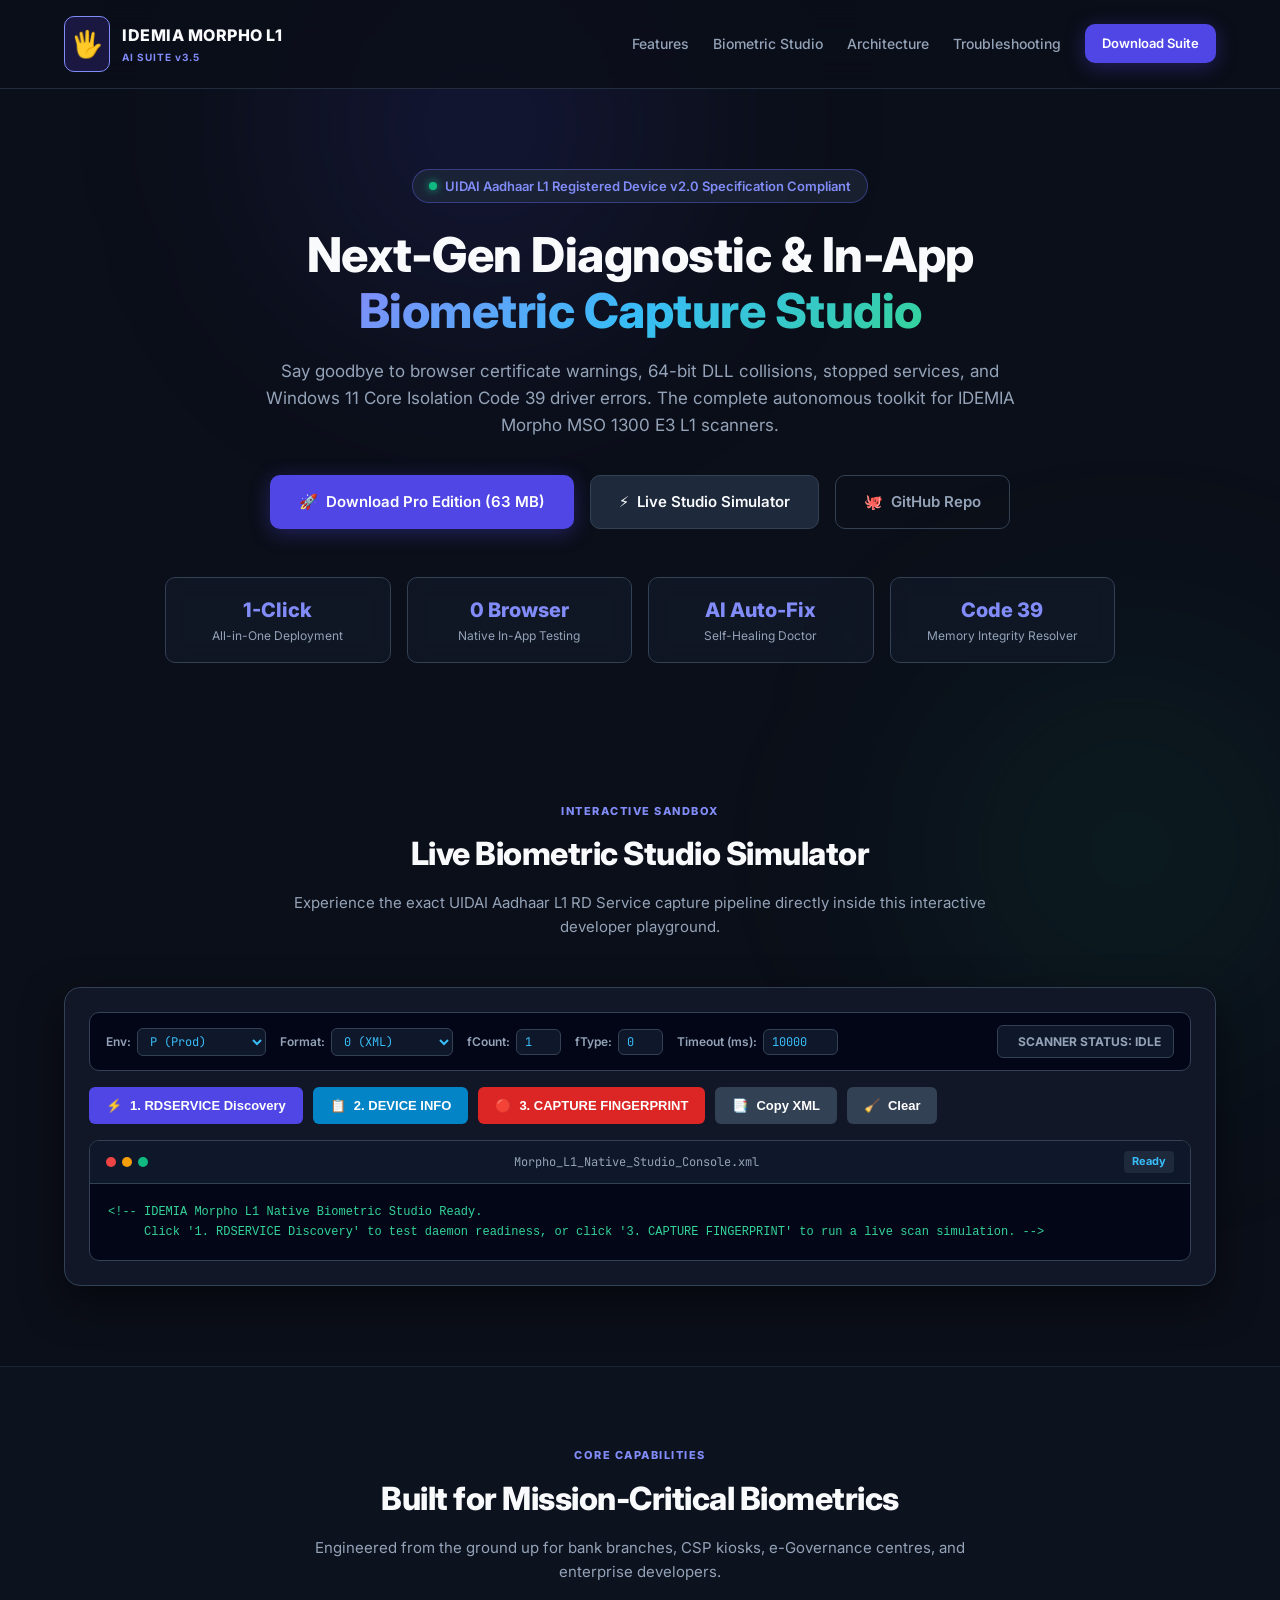
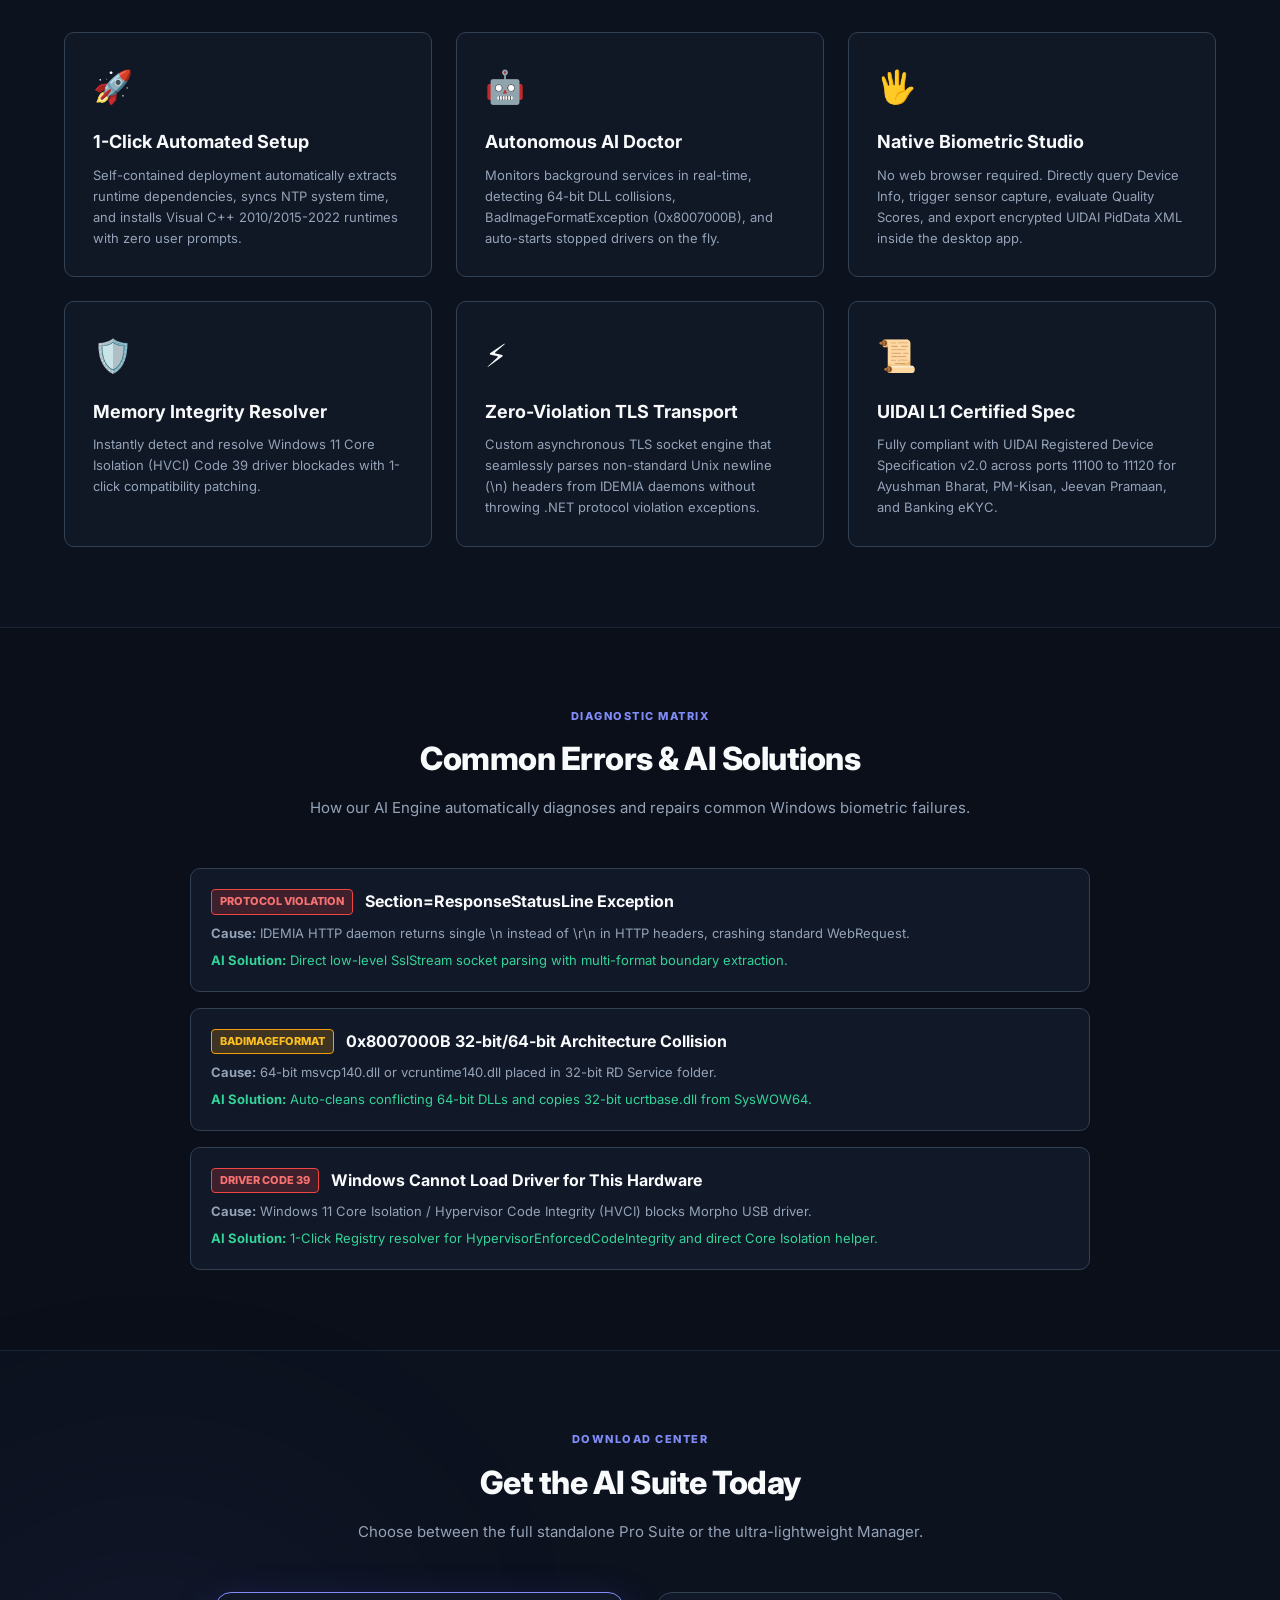
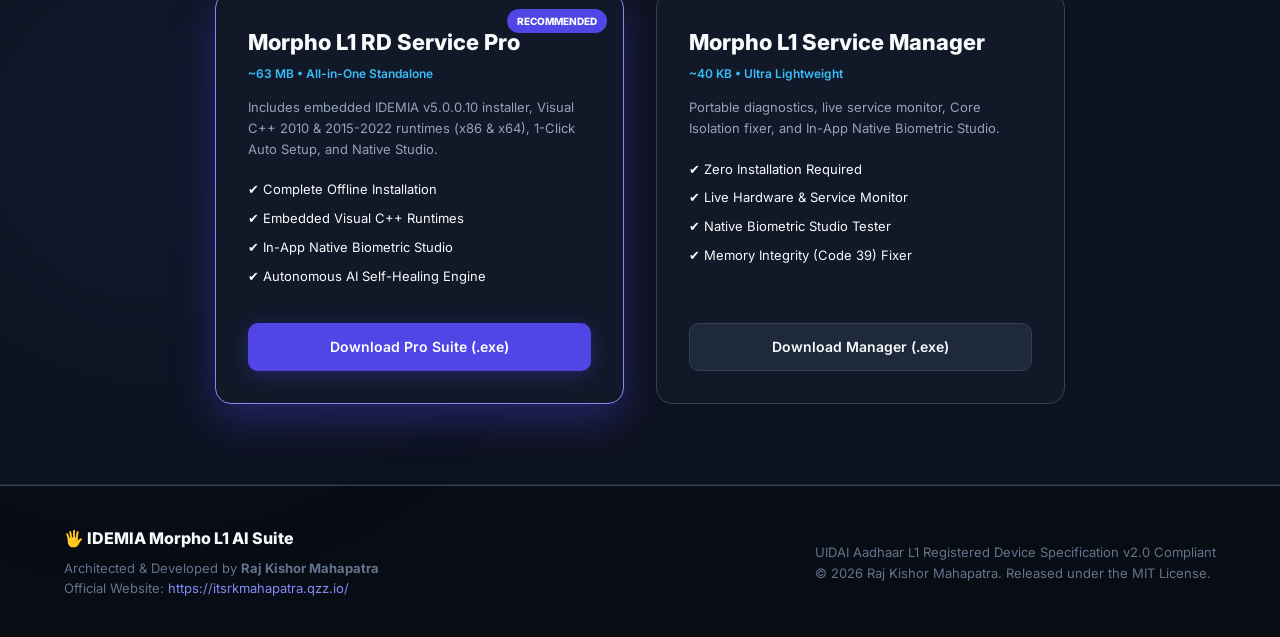
==== docs/index.html @ 0df2f4b3 "feat: complete IDEMIA Morpho L1 RD Service AI Suite with Native Biometric Studio, 1-click setup, doc" ====
<!DOCTYPE html>
<html lang="en">
<head>
  <meta charset="UTF-8">
  <meta name="viewport" content="width=device-width, initial-scale=1.0">
  <title>IDEMIA Morpho L1 RD Service AI Suite | Official Diagnostic & Biometric Capture Studio</title>
  
  <!-- SEO Meta Tags -->
  <meta name="description" content="Enterprise IDEMIA Morpho MSO 1300 E3 L1 RD Service management, autonomous AI self-healing doctor, Windows 11 memory integrity (Code 39) resolver, and in-app native biometric capture studio.">
  <meta name="keywords" content="IDEMIA, Morpho L1, RD Service, MSO 1300 E3, UIDAI Aadhaar, Biometric Studio, Memory Integrity Code 39, RDService HTTPS, Raj Kishor Mahapatra">
  <meta name="author" content="Raj Kishor Mahapatra">
  <meta name="robots" content="index, follow">
  <meta name="theme-color" content="#0B0F19">
  <link rel="canonical" href="https://itsrkmahapatra.github.io/Morpho-L1-RD-Service-AI-Suite/">

  <!-- Open Graph / Facebook / LinkedIn -->
  <meta property="og:type" content="website">
  <meta property="og:url" content="https://itsrkmahapatra.github.io/Morpho-L1-RD-Service-AI-Suite/">
  <meta property="og:title" content="IDEMIA Morpho L1 RD Service AI Suite — Enterprise Biometric Studio">
  <meta property="og:description" content="1-Click Installer, Autonomous AI Self-Healing Engine, Memory Integrity Code 39 Resolver, and Native In-App Biometric Studio for Morpho L1 Fingerprint Scanners.">
  <meta property="og:image" content="https://itsrkmahapatra.github.io/Morpho-L1-RD-Service-AI-Suite/assets/preview.png">

  <!-- Twitter Card -->
  <meta name="twitter:card" content="summary_large_image">
  <meta name="twitter:url" content="https://itsrkmahapatra.github.io/Morpho-L1-RD-Service-AI-Suite/">
  <meta name="twitter:title" content="IDEMIA Morpho L1 RD Service AI Suite">
  <meta name="twitter:description" content="Enterprise AI Diagnostic Suite & In-App Native Biometric Studio for IDEMIA Morpho L1 RD Service.">
  <meta name="twitter:image" content="https://itsrkmahapatra.github.io/Morpho-L1-RD-Service-AI-Suite/assets/preview.png">

  <!-- Schema.org JSON-LD Structured Data -->
  <script type="application/ld+json">
  {
    "@context": "https://schema.org",
    "@type": "SoftwareApplication",
    "name": "IDEMIA Morpho L1 RD Service AI Suite",
    "operatingSystem": "Windows 10, Windows 11",
    "applicationCategory": "UtilitiesApplication",
    "softwareVersion": "3.5.0.0",
    "description": "Enterprise Grade IDEMIA Morpho MSO 1300 E3 L1 RD Service Management, Autonomous AI Self-Healing Doctor, and In-App Native Biometric Studio.",
    "author": {
      "@type": "Person",
      "name": "Raj Kishor Mahapatra",
      "url": "https://itsrkmahapatra.qzz.io/"
    },
    "offers": {
      "@type": "Offer",
      "price": "0",
      "priceCurrency": "USD"
    }
  }
  </script>

  <!-- Google Fonts -->
  <link rel="preconnect" href="https://fonts.googleapis.com">
  <link rel="preconnect" href="https://fonts.gstatic.com" crossorigin>
  <link href="https://fonts.googleapis.com/css2?family=Inter:wght@300;400;500;600;700;800&family=JetBrains+Mono:wght@400;500;600&display=swap" rel="stylesheet">
  
  <link rel="stylesheet" href="style.css">
</head>
<body>

  <!-- Background Glowing Orbs -->
  <div class="glow-orb orb-1"></div>
  <div class="glow-orb orb-2"></div>
  <div class="glow-orb orb-3"></div>

  <!-- Navigation -->
  <header class="navbar">
    <div class="container nav-content">
      <div class="brand">
        <span class="brand-icon">🖐️</span>
        <div class="brand-text">
          <span class="brand-title">IDEMIA MORPHO L1</span>
          <span class="brand-subtitle">AI SUITE v3.5</span>
        </div>
      </div>
      <nav class="nav-links">
        <a href="#features">Features</a>
        <a href="#simulator">Biometric Studio</a>
        <a href="#architecture">Architecture</a>
        <a href="#troubleshooting">Troubleshooting</a>
        <a href="#downloads" class="btn btn-primary btn-sm">Download Suite</a>
      </nav>
    </div>
  </header>

  <!-- Hero Section -->
  <section class="hero">
    <div class="container hero-content">
      <div class="badge-pill">
        <span class="pulse-dot"></span>
        <span>UIDAI Aadhaar L1 Registered Device v2.0 Specification Compliant</span>
      </div>
      <h1 class="hero-title">
        Next-Gen Diagnostic & In-App <br>
        <span class="gradient-text">Biometric Capture Studio</span>
      </h1>
      <p class="hero-desc">
        Say goodbye to browser certificate warnings, 64-bit DLL collisions, stopped services, and Windows 11 Core Isolation Code 39 driver errors. The complete autonomous toolkit for IDEMIA Morpho MSO 1300 E3 L1 scanners.
      </p>

      <div class="hero-actions">
        <a href="#downloads" class="btn btn-primary btn-lg">
          <span>🚀</span> Download Pro Edition (63 MB)
        </a>
        <a href="#simulator" class="btn btn-secondary btn-lg">
          <span>⚡</span> Live Studio Simulator
        </a>
        <a href="https://github.com/itsrkmahapatra" target="_blank" rel="noopener noreferrer" class="btn btn-ghost btn-lg">
          <span>🐙</span> GitHub Repo
        </a>
      </div>

      <!-- Quick Metrics -->
      <div class="metrics-grid">
        <div class="metric-card">
          <div class="metric-value">1-Click</div>
          <div class="metric-label">All-in-One Deployment</div>
        </div>
        <div class="metric-card">
          <div class="metric-value">0 Browser</div>
          <div class="metric-label">Native In-App Testing</div>
        </div>
        <div class="metric-card">
          <div class="metric-value">AI Auto-Fix</div>
          <div class="metric-label">Self-Healing Doctor</div>
        </div>
        <div class="metric-card">
          <div class="metric-value">Code 39</div>
          <div class="metric-label">Memory Integrity Resolver</div>
        </div>
      </div>
    </div>
  </section>

  <!-- Live Biometric Studio Simulator Section -->
  <section id="simulator" class="section">
    <div class="container">
      <div class="section-header">
        <span class="section-badge">INTERACTIVE SANDBOX</span>
        <h2 class="section-title">Live Biometric Studio Simulator</h2>
        <p class="section-desc">Experience the exact UIDAI Aadhaar L1 RD Service capture pipeline directly inside this interactive developer playground.</p>
      </div>

      <div class="studio-card">
        <!-- Studio Top Toolbar -->
        <div class="studio-toolbar">
          <div class="studio-inputs">
            <div class="input-group">
              <label>Env:</label>
              <select id="simEnv">
                <option value="P" selected>P (Prod)</option>
                <option value="PP">PP (Pre-Prod)</option>
              </select>
            </div>
            <div class="input-group">
              <label>Format:</label>
              <select id="simFormat">
                <option value="0" selected>0 (XML)</option>
                <option value="1">1 (Protobuf)</option>
              </select>
            </div>
            <div class="input-group">
              <label>fCount:</label>
              <input type="text" id="simFCount" value="1" style="width: 45px;">
            </div>
            <div class="input-group">
              <label>fType:</label>
              <input type="text" id="simFType" value="0" style="width: 45px;">
            </div>
            <div class="input-group">
              <label>Timeout (ms):</label>
              <input type="text" id="simTimeout" value="10000" style="width: 75px;">
            </div>
          </div>
          <div class="studio-status-pill" id="simStatusPill">
            <span class="status-indicator"></span>
            <span id="simStatusText">SCANNER STATUS: IDLE</span>
          </div>
        </div>

        <!-- Studio Action Buttons -->
        <div class="studio-actions">
          <button class="btn btn-action btn-indigo" id="btnSimRd">
            <span>⚡</span> 1. RDSERVICE Discovery
          </button>
          <button class="btn btn-action btn-blue" id="btnSimDev">
            <span>📋</span> 2. DEVICE INFO
          </button>
          <button class="btn btn-action btn-red" id="btnSimCap">
            <span>🔴</span> 3. CAPTURE FINGERPRINT
          </button>
          <button class="btn btn-action btn-dark" id="btnCopyXml">
            <span>📑</span> Copy XML
          </button>
          <button class="btn btn-action btn-dark" id="btnClearXml">
            <span>🧹</span> Clear
          </button>
        </div>

        <!-- Terminal Output Viewer -->
        <div class="studio-terminal">
          <div class="terminal-header">
            <div class="terminal-dots">
              <span></span><span></span><span></span>
            </div>
            <span class="terminal-title">Morpho_L1_Native_Studio_Console.xml</span>
            <span class="terminal-badge" id="simScoreBadge">Ready</span>
          </div>
          <pre class="terminal-body" id="simXmlOutput"><code>&lt;!-- IDEMIA Morpho L1 Native Biometric Studio Ready.
     Click '1. RDSERVICE Discovery' to test daemon readiness, or click '3. CAPTURE FINGERPRINT' to run a live scan simulation. --&gt;</code></pre>
        </div>
      </div>
    </div>
  </section>

  <!-- Features Grid -->
  <section id="features" class="section bg-alt">
    <div class="container">
      <div class="section-header">
        <span class="section-badge">CORE CAPABILITIES</span>
        <h2 class="section-title">Built for Mission-Critical Biometrics</h2>
        <p class="section-desc">Engineered from the ground up for bank branches, CSP kiosks, e-Governance centres, and enterprise developers.</p>
      </div>

      <div class="features-grid">
        <div class="feature-card">
          <div class="feature-icon">🚀</div>
          <h3 class="feature-title">1-Click Automated Setup</h3>
          <p class="feature-text">Self-contained deployment automatically extracts runtime dependencies, syncs NTP system time, and installs Visual C++ 2010/2015-2022 runtimes with zero user prompts.</p>
        </div>

        <div class="feature-card">
          <div class="feature-icon">🤖</div>
          <h3 class="feature-title">Autonomous AI Doctor</h3>
          <p class="feature-text">Monitors background services in real-time, detecting 64-bit DLL collisions, BadImageFormatException (0x8007000B), and auto-starts stopped drivers on the fly.</p>
        </div>

        <div class="feature-card">
          <div class="feature-icon">🖐️</div>
          <h3 class="feature-title">Native Biometric Studio</h3>
          <p class="feature-text">No web browser required. Directly query Device Info, trigger sensor capture, evaluate Quality Scores, and export encrypted UIDAI PidData XML inside the desktop app.</p>
        </div>

        <div class="feature-card">
          <div class="feature-icon">🛡️</div>
          <h3 class="feature-title">Memory Integrity Resolver</h3>
          <p class="feature-text">Instantly detect and resolve Windows 11 Core Isolation (HVCI) Code 39 driver blockades with 1-click compatibility patching.</p>
        </div>

        <div class="feature-card">
          <div class="feature-icon">⚡</div>
          <h3 class="feature-title">Zero-Violation TLS Transport</h3>
          <p class="feature-text">Custom asynchronous TLS socket engine that seamlessly parses non-standard Unix newline (\n) headers from IDEMIA daemons without throwing .NET protocol violation exceptions.</p>
        </div>

        <div class="feature-card">
          <div class="feature-icon">📜</div>
          <h3 class="feature-title">UIDAI L1 Certified Spec</h3>
          <p class="feature-text">Fully compliant with UIDAI Registered Device Specification v2.0 across ports 11100 to 11120 for Ayushman Bharat, PM-Kisan, Jeevan Pramaan, and Banking eKYC.</p>
        </div>
      </div>
    </div>
  </section>

  <!-- Troubleshooting Matrix -->
  <section id="troubleshooting" class="section">
    <div class="container">
      <div class="section-header">
        <span class="section-badge">DIAGNOSTIC MATRIX</span>
        <h2 class="section-title">Common Errors & AI Solutions</h2>
        <p class="section-desc">How our AI Engine automatically diagnoses and repairs common Windows biometric failures.</p>
      </div>

      <div class="matrix-list">
        <div class="matrix-item">
          <div class="matrix-header">
            <span class="matrix-tag error">Protocol Violation</span>
            <h4>Section=ResponseStatusLine Exception</h4>
          </div>
          <p class="matrix-desc"><strong>Cause:</strong> IDEMIA HTTP daemon returns single \n instead of \r\n in HTTP headers, crashing standard WebRequest.</p>
          <p class="matrix-fix"><strong>AI Solution:</strong> Direct low-level SslStream socket parsing with multi-format boundary extraction.</p>
        </div>

        <div class="matrix-item">
          <div class="matrix-header">
            <span class="matrix-tag warning">BadImageFormat</span>
            <h4>0x8007000B 32-bit/64-bit Architecture Collision</h4>
          </div>
          <p class="matrix-desc"><strong>Cause:</strong> 64-bit msvcp140.dll or vcruntime140.dll placed in 32-bit RD Service folder.</p>
          <p class="matrix-fix"><strong>AI Solution:</strong> Auto-cleans conflicting 64-bit DLLs and copies 32-bit ucrtbase.dll from SysWOW64.</p>
        </div>

        <div class="matrix-item">
          <div class="matrix-header">
            <span class="matrix-tag error">Driver Code 39</span>
            <h4>Windows Cannot Load Driver for This Hardware</h4>
          </div>
          <p class="matrix-desc"><strong>Cause:</strong> Windows 11 Core Isolation / Hypervisor Code Integrity (HVCI) blocks Morpho USB driver.</p>
          <p class="matrix-fix"><strong>AI Solution:</strong> 1-Click Registry resolver for HypervisorEnforcedCodeIntegrity and direct Core Isolation helper.</p>
        </div>
      </div>
    </div>
  </section>

  <!-- Download Center -->
  <section id="downloads" class="section bg-alt">
    <div class="container">
      <div class="section-header">
        <span class="section-badge">DOWNLOAD CENTER</span>
        <h2 class="section-title">Get the AI Suite Today</h2>
        <p class="section-desc">Choose between the full standalone Pro Suite or the ultra-lightweight Manager.</p>
      </div>

      <div class="download-grid">
        <div class="download-card featured">
          <div class="card-badge">RECOMMENDED</div>
          <h3 class="card-title">Morpho L1 RD Service Pro</h3>
          <div class="card-size">~63 MB • All-in-One Standalone</div>
          <p class="card-desc">Includes embedded IDEMIA v5.0.0.10 installer, Visual C++ 2010 & 2015-2022 runtimes (x86 & x64), 1-Click Auto Setup, and Native Studio.</p>
          <ul class="card-features">
            <li>✔ Complete Offline Installation</li>
            <li>✔ Embedded Visual C++ Runtimes</li>
            <li>✔ In-App Native Biometric Studio</li>
            <li>✔ Autonomous AI Self-Healing Engine</li>
          </ul>
          <a href="https://github.com/itsrkmahapatra" class="btn btn-primary btn-block">Download Pro Suite (.exe)</a>
        </div>

        <div class="download-card">
          <h3 class="card-title">Morpho L1 Service Manager</h3>
          <div class="card-size">~40 KB • Ultra Lightweight</div>
          <p class="card-desc">Portable diagnostics, live service monitor, Core Isolation fixer, and In-App Native Biometric Studio.</p>
          <ul class="card-features">
            <li>✔ Zero Installation Required</li>
            <li>✔ Live Hardware & Service Monitor</li>
            <li>✔ Native Biometric Studio Tester</li>
            <li>✔ Memory Integrity (Code 39) Fixer</li>
          </ul>
          <a href="https://github.com/itsrkmahapatra" class="btn btn-secondary btn-block">Download Manager (.exe)</a>
        </div>
      </div>
    </div>
  </section>

  <!-- Footer -->
  <footer class="footer">
    <div class="container footer-content">
      <div class="footer-left">
        <span class="footer-logo">🖐️ IDEMIA Morpho L1 AI Suite</span>
        <p>Architected & Developed by <strong>Raj Kishor Mahapatra</strong></p>
        <p>Official Website: <a href="https://itsrkmahapatra.qzz.io/" target="_blank" rel="noopener noreferrer">https://itsrkmahapatra.qzz.io/</a></p>
      </div>
      <div class="footer-right">
        <p>UIDAI Aadhaar L1 Registered Device Specification v2.0 Compliant</p>
        <p>© 2026 Raj Kishor Mahapatra. Released under the MIT License.</p>
      </div>
    </div>
  </footer>

  <script src="app.js"></script>
</body>
</html>
---- docs/style.css ----
/* -------------------------------------------------------------
   IDEMIA Morpho L1 RD Service AI Suite - Modern Design System
   Lead Architect: Raj Kishor Mahapatra (https://itsrkmahapatra.qzz.io/)
------------------------------------------------------------- */

:root {
  --bg-dark: #0B0F19;
  --bg-card: #111827;
  --bg-card-alt: #1E293B;
  --bg-input: #020617;
  
  --text-main: #F8FAFC;
  --text-muted: #94A3B8;
  --text-dim: #64748B;
  
  --indigo-primary: #4F46E5;
  --indigo-hover: #4338CA;
  --indigo-light: #818CF8;
  --indigo-glow: rgba(79, 70, 229, 0.35);
  
  --emerald: #10B981;
  --emerald-glow: rgba(16, 185, 129, 0.25);
  --amber: #F59E0B;
  --red: #EF4444;
  --blue: #0284C7;
  
  --border-color: #334155;
  --border-glow: rgba(99, 102, 241, 0.4);
  
  --radius-sm: 6px;
  --radius-md: 10px;
  --radius-lg: 16px;
  --radius-full: 9999px;
  
  --font-sans: 'Inter', system-ui, -apple-system, sans-serif;
  --font-mono: 'JetBrains Mono', Consolas, monospace;
}

* {
  margin: 0;
  padding: 0;
  box-sizing: border-box;
}

html {
  scroll-behavior: smooth;
  font-family: var(--font-sans);
  background-color: var(--bg-dark);
  color: var(--text-main);
  line-height: 1.6;
}

body {
  overflow-x: hidden;
  position: relative;
  min-height: 100vh;
}

.container {
  width: 100%;
  max-width: 1200px;
  margin: 0 auto;
  padding: 0 24px;
}

/* Glowing Background Orbs */
.glow-orb {
  position: absolute;
  border-radius: 50%;
  filter: blur(120px);
  pointer-events: none;
  z-index: 0;
}

.orb-1 {
  width: 450px;
  height: 450px;
  background: radial-gradient(circle, rgba(79, 70, 229, 0.3) 0%, transparent 70%);
  top: -100px;
  left: 20%;
}

.orb-2 {
  width: 500px;
  height: 500px;
  background: radial-gradient(circle, rgba(16, 185, 129, 0.15) 0%, transparent 70%);
  top: 600px;
  right: -100px;
}

.orb-3 {
  width: 600px;
  height: 600px;
  background: radial-gradient(circle, rgba(99, 102, 241, 0.18) 0%, transparent 70%);
  bottom: 200px;
  left: -150px;
}

/* Navigation Bar */
.navbar {
  position: sticky;
  top: 0;
  z-index: 100;
  backdrop-filter: blur(16px);
  -webkit-backdrop-filter: blur(16px);
  background: rgba(11, 15, 25, 0.85);
  border-bottom: 1px solid rgba(51, 65, 85, 0.6);
  padding: 16px 0;
}

.nav-content {
  display: flex;
  justify-content: space-between;
  align-items: center;
}

.brand {
  display: flex;
  align-items: center;
  gap: 12px;
}

.brand-icon {
  font-size: 26px;
  padding: 6px;
  background: rgba(30, 27, 75, 0.8);
  border: 1px solid var(--indigo-light);
  border-radius: var(--radius-md);
}

.brand-text {
  display: flex;
  flex-direction: column;
}

.brand-title {
  font-size: 16px;
  font-weight: 800;
  letter-spacing: 0.5px;
  color: var(--text-main);
}

.brand-subtitle {
  font-size: 10px;
  font-weight: 700;
  color: var(--indigo-light);
  letter-spacing: 1px;
}

.nav-links {
  display: flex;
  align-items: center;
  gap: 24px;
}

.nav-links a:not(.btn) {
  color: var(--text-muted);
  text-decoration: none;
  font-size: 14px;
  font-weight: 500;
  transition: color 0.2s ease;
}

.nav-links a:not(.btn):hover {
  color: var(--text-main);
}

/* Buttons */
.btn {
  display: inline-flex;
  align-items: center;
  justify-content: center;
  gap: 8px;
  padding: 12px 24px;
  font-size: 14px;
  font-weight: 600;
  border-radius: var(--radius-md);
  text-decoration: none;
  cursor: pointer;
  transition: all 0.2s ease;
  border: 1px solid transparent;
}

.btn-sm {
  padding: 8px 16px;
  font-size: 13px;
}

.btn-lg {
  padding: 14px 28px;
  font-size: 15px;
}

.btn-block {
  width: 100%;
}

.btn-primary {
  background: var(--indigo-primary);
  color: #FFFFFF;
  box-shadow: 0 4px 20px var(--indigo-glow);
}

.btn-primary:hover {
  background: var(--indigo-hover);
  transform: translateY(-2px);
  box-shadow: 0 6px 24px rgba(79, 70, 229, 0.5);
}

.btn-secondary {
  background: var(--bg-card-alt);
  color: var(--text-main);
  border-color: var(--border-color);
}

.btn-secondary:hover {
  background: #334155;
  transform: translateY(-2px);
}

.btn-ghost {
  background: transparent;
  color: var(--text-muted);
  border-color: var(--border-color);
}

.btn-ghost:hover {
  color: var(--text-main);
  background: rgba(255, 255, 255, 0.05);
}

.btn-indigo { background: var(--indigo-primary); color: #fff; }
.btn-indigo:hover { background: var(--indigo-hover); }
.btn-blue { background: var(--blue); color: #fff; }
.btn-blue:hover { background: #0369a1; }
.btn-red { background: #DC2626; color: #fff; }
.btn-red:hover { background: #B91C1C; }
.btn-dark { background: #334155; color: #fff; }
.btn-dark:hover { background: #475569; }

/* Hero Section */
.hero {
  position: relative;
  z-index: 1;
  padding: 80px 0 60px;
  text-align: center;
}

.badge-pill {
  display: inline-flex;
  align-items: center;
  gap: 8px;
  background: rgba(30, 41, 59, 0.7);
  border: 1px solid rgba(99, 102, 241, 0.4);
  padding: 6px 16px;
  border-radius: var(--radius-full);
  font-size: 13px;
  font-weight: 600;
  color: var(--indigo-light);
  margin-bottom: 24px;
}

.pulse-dot {
  width: 8px;
  height: 8px;
  background: var(--emerald);
  border-radius: 50%;
  box-shadow: 0 0 8px var(--emerald);
  animation: pulse 2s infinite;
}

@keyframes pulse {
  0% { transform: scale(0.95); opacity: 0.8; }
  50% { transform: scale(1.3); opacity: 1; }
  100% { transform: scale(0.95); opacity: 0.8; }
}

.hero-title {
  font-size: 48px;
  font-weight: 800;
  line-height: 1.15;
  margin-bottom: 20px;
  letter-spacing: -0.5px;
}

.gradient-text {
  background: linear-gradient(135deg, #818CF8 0%, #38BDF8 50%, #34D399 100%);
  -webkit-background-clip: text;
  -webkit-text-fill-color: transparent;
}

.hero-desc {
  max-width: 750px;
  margin: 0 auto 36px;
  font-size: 17px;
  color: var(--text-muted);
  line-height: 1.6;
}

.hero-actions {
  display: flex;
  justify-content: center;
  gap: 16px;
  flex-wrap: wrap;
  margin-bottom: 48px;
}

.metrics-grid {
  display: grid;
  grid-template-columns: repeat(4, 1fr);
  gap: 16px;
  max-width: 950px;
  margin: 0 auto;
}

.metric-card {
  background: rgba(17, 24, 39, 0.8);
  border: 1px solid var(--border-color);
  padding: 16px;
  border-radius: var(--radius-md);
  backdrop-filter: blur(10px);
}

.metric-value {
  font-size: 20px;
  font-weight: 800;
  color: var(--indigo-light);
}

.metric-label {
  font-size: 12px;
  color: var(--text-muted);
}

/* Sections */
.section {
  position: relative;
  z-index: 1;
  padding: 80px 0;
}

.bg-alt {
  background: rgba(15, 23, 42, 0.4);
  border-top: 1px solid rgba(51, 65, 85, 0.4);
  border-bottom: 1px solid rgba(51, 65, 85, 0.4);
}

.section-header {
  text-align: center;
  max-width: 700px;
  margin: 0 auto 48px;
}

.section-badge {
  font-size: 11px;
  font-weight: 800;
  letter-spacing: 1.5px;
  color: var(--indigo-light);
  text-transform: uppercase;
  margin-bottom: 8px;
  display: block;
}

.section-title {
  font-size: 32px;
  font-weight: 800;
  margin-bottom: 12px;
  letter-spacing: -0.5px;
}

.section-desc {
  font-size: 15px;
  color: var(--text-muted);
}

/* Biometric Studio Simulator */
.studio-card {
  background: rgba(17, 24, 39, 0.95);
  border: 1px solid var(--border-color);
  border-radius: var(--radius-lg);
  padding: 24px;
  box-shadow: 0 16px 40px rgba(0, 0, 0, 0.5);
}

.studio-toolbar {
  display: flex;
  justify-content: space-between;
  align-items: center;
  background: var(--bg-input);
  border: 1px solid var(--border-color);
  border-radius: var(--radius-md);
  padding: 12px 16px;
  margin-bottom: 16px;
  flex-wrap: wrap;
  gap: 12px;
}

.studio-inputs {
  display: flex;
  align-items: center;
  gap: 14px;
  flex-wrap: wrap;
}

.input-group {
  display: flex;
  align-items: center;
  gap: 6px;
}

.input-group label {
  font-size: 12px;
  font-weight: 600;
  color: var(--text-muted);
}

.input-group select,
.input-group input {
  background: #0F172A;
  border: 1px solid var(--border-color);
  color: #38BDF8;
  padding: 4px 8px;
  border-radius: var(--radius-sm);
  font-family: var(--font-mono);
  font-size: 12px;
}

.studio-status-pill {
  display: flex;
  align-items: center;
  gap: 8px;
  font-size: 12px;
  font-weight: 700;
  color: var(--text-muted);
  background: #0F172A;
  padding: 6px 12px;
  border-radius: var(--radius-sm);
  border: 1px solid var(--border-color);
}

.studio-actions {
  display: flex;
  gap: 10px;
  flex-wrap: wrap;
  margin-bottom: 16px;
}

.btn-action {
  padding: 10px 16px;
  font-size: 13px;
  font-weight: 600;
  border-radius: var(--radius-sm);
}

/* Studio Terminal */
.studio-terminal {
  background: var(--bg-input);
  border: 1px solid var(--border-color);
  border-radius: var(--radius-md);
  overflow: hidden;
}

.terminal-header {
  display: flex;
  justify-content: space-between;
  align-items: center;
  background: #0F172A;
  border-bottom: 1px solid var(--border-color);
  padding: 10px 16px;
}

.terminal-dots {
  display: flex;
  gap: 6px;
}

.terminal-dots span {
  width: 10px;
  height: 10px;
  border-radius: 50%;
  background: #334155;
}

.terminal-dots span:nth-child(1) { background: #EF4444; }
.terminal-dots span:nth-child(2) { background: #F59E0B; }
.terminal-dots span:nth-child(3) { background: #10B981; }

.terminal-title {
  font-family: var(--font-mono);
  font-size: 12px;
  color: var(--text-muted);
}

.terminal-badge {
  font-size: 11px;
  font-weight: 700;
  padding: 2px 8px;
  border-radius: 4px;
  background: #1E293B;
  color: #38BDF8;
}

.terminal-body {
  padding: 18px;
  max-height: 380px;
  overflow-y: auto;
  font-family: var(--font-mono);
  font-size: 12px;
  color: #34D399;
  line-height: 1.6;
  white-space: pre-wrap;
  word-break: break-all;
}

/* Features Grid */
.features-grid {
  display: grid;
  grid-template-columns: repeat(3, 1fr);
  gap: 24px;
}

.feature-card {
  background: rgba(17, 24, 39, 0.8);
  border: 1px solid var(--border-color);
  border-radius: var(--radius-md);
  padding: 28px;
  transition: all 0.2s ease;
}

.feature-card:hover {
  transform: translateY(-4px);
  border-color: var(--indigo-light);
  box-shadow: 0 12px 30px rgba(0, 0, 0, 0.4);
}

.feature-icon {
  font-size: 32px;
  margin-bottom: 16px;
}

.feature-title {
  font-size: 18px;
  font-weight: 700;
  margin-bottom: 8px;
}

.feature-text {
  font-size: 13px;
  color: var(--text-muted);
  line-height: 1.6;
}

/* Matrix List */
.matrix-list {
  display: flex;
  flex-direction: column;
  gap: 16px;
  max-width: 900px;
  margin: 0 auto;
}

.matrix-item {
  background: var(--bg-card);
  border: 1px solid var(--border-color);
  border-radius: var(--radius-md);
  padding: 20px;
}

.matrix-header {
  display: flex;
  align-items: center;
  gap: 12px;
  margin-bottom: 8px;
}

.matrix-tag {
  font-size: 11px;
  font-weight: 800;
  text-transform: uppercase;
  padding: 3px 8px;
  border-radius: 4px;
}

.matrix-tag.error { background: rgba(239, 68, 68, 0.2); color: #F87171; border: 1px solid #EF4444; }
.matrix-tag.warning { background: rgba(245, 158, 11, 0.2); color: #FBBF24; border: 1px solid #F59E0B; }

.matrix-desc {
  font-size: 13px;
  color: var(--text-muted);
  margin-bottom: 6px;
}

.matrix-fix {
  font-size: 13px;
  color: #34D399;
}

/* Download Grid */
.download-grid {
  display: grid;
  grid-template-columns: repeat(2, 1fr);
  gap: 32px;
  max-width: 850px;
  margin: 0 auto;
}

.download-card {
  background: var(--bg-card);
  border: 1px solid var(--border-color);
  border-radius: var(--radius-lg);
  padding: 32px;
  position: relative;
  display: flex;
  flex-direction: column;
}

.download-card.featured {
  border-color: var(--indigo-light);
  box-shadow: 0 16px 40px var(--indigo-glow);
}

.card-badge {
  position: absolute;
  top: 16px;
  right: 16px;
  background: var(--indigo-primary);
  color: #fff;
  font-size: 10px;
  font-weight: 800;
  padding: 4px 10px;
  border-radius: var(--radius-full);
}

.card-title {
  font-size: 22px;
  font-weight: 800;
  margin-bottom: 4px;
}

.card-size {
  font-size: 12px;
  font-weight: 600;
  color: #38BDF8;
  margin-bottom: 14px;
}

.card-desc {
  font-size: 13px;
  color: var(--text-muted);
  margin-bottom: 20px;
}

.card-features {
  list-style: none;
  margin-bottom: 28px;
  flex-grow: 1;
}

.card-features li {
  font-size: 13px;
  color: var(--text-main);
  margin-bottom: 8px;
}

/* Footer */
.footer {
  background: #080C14;
  border-top: 1px solid var(--border-color);
  padding: 40px 0;
  font-size: 13px;
  color: var(--text-dim);
}

.footer-content {
  display: flex;
  justify-content: space-between;
  align-items: center;
  flex-wrap: wrap;
  gap: 20px;
}

.footer-logo {
  font-size: 16px;
  font-weight: 800;
  color: var(--text-main);
  display: block;
  margin-bottom: 6px;
}

.footer a {
  color: var(--indigo-light);
  text-decoration: none;
}

.footer a:hover {
  text-decoration: underline;
}

/* Responsive */
@media (max-width: 900px) {
  .hero-title { font-size: 34px; }
  .features-grid { grid-template-columns: 1fr; }
  .download-grid { grid-template-columns: 1fr; }
  .metrics-grid { grid-template-columns: repeat(2, 1fr); }
  .nav-links { display: none; }
}
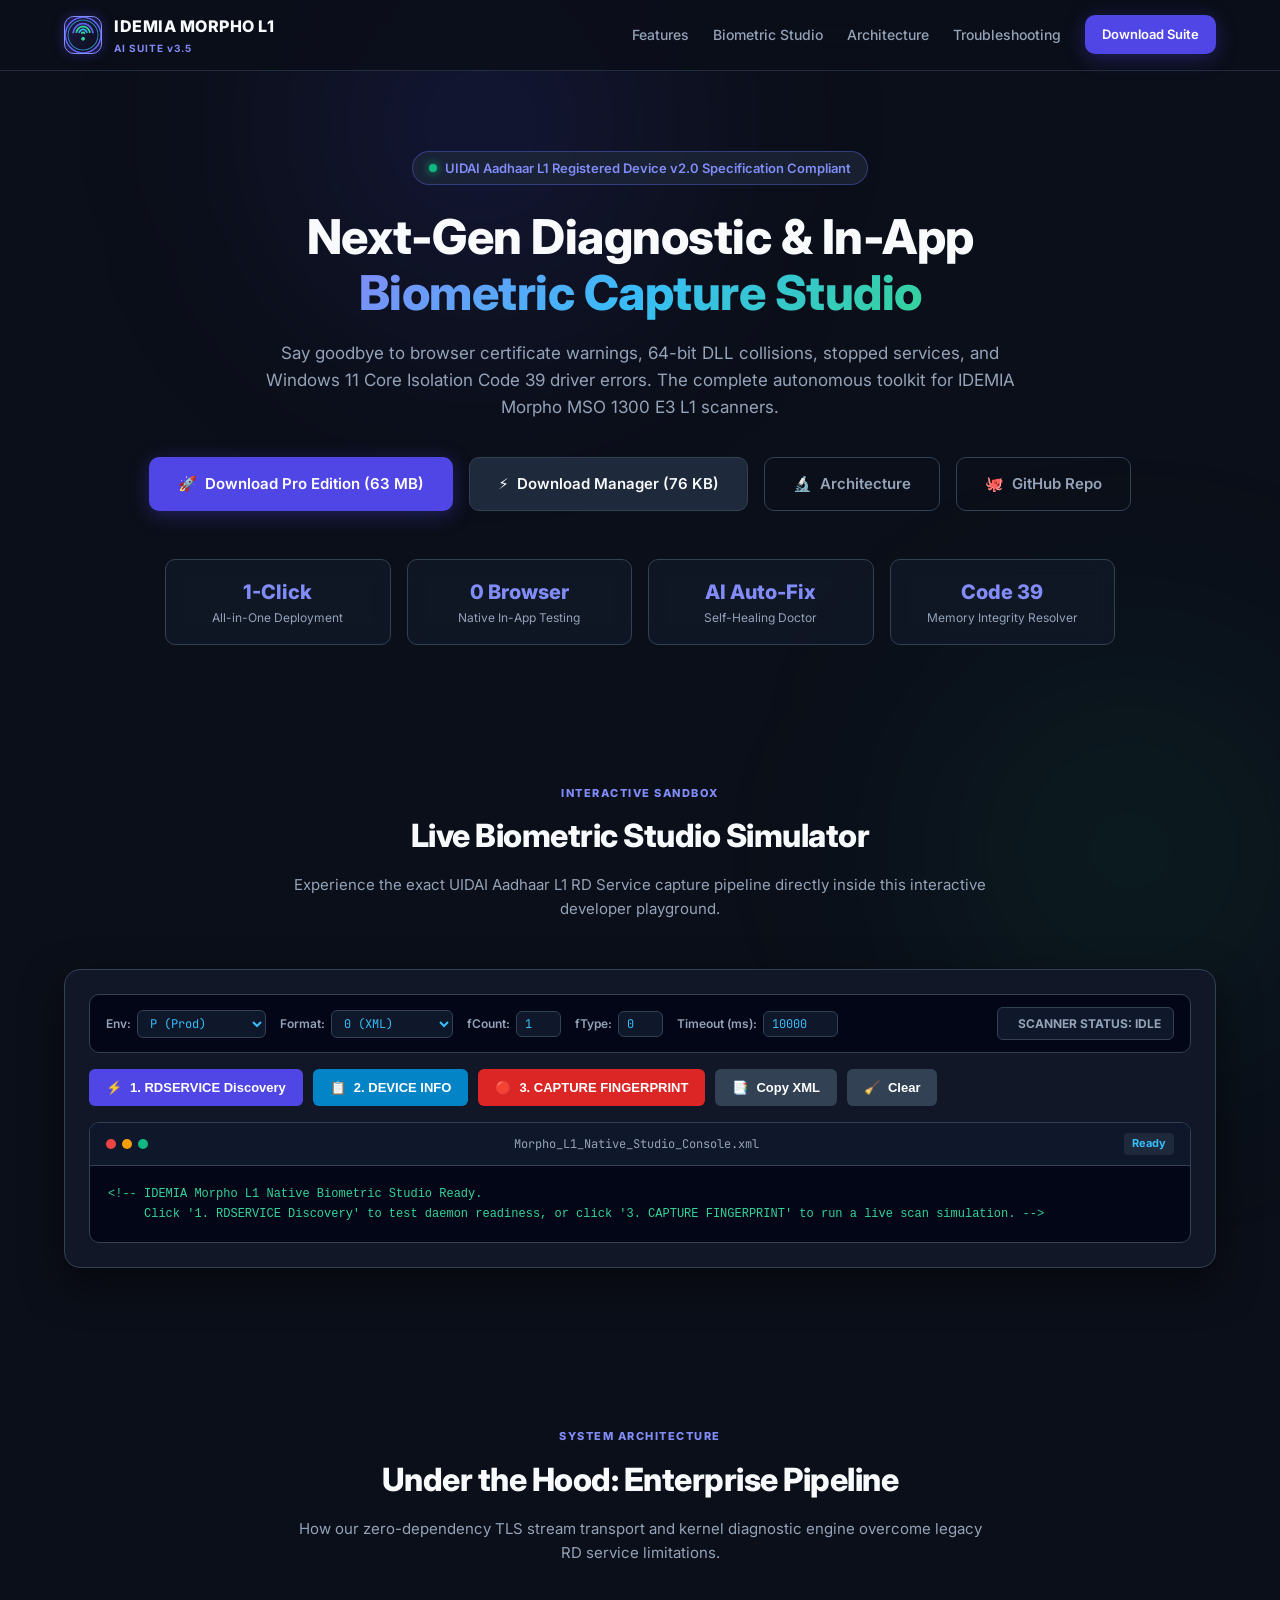
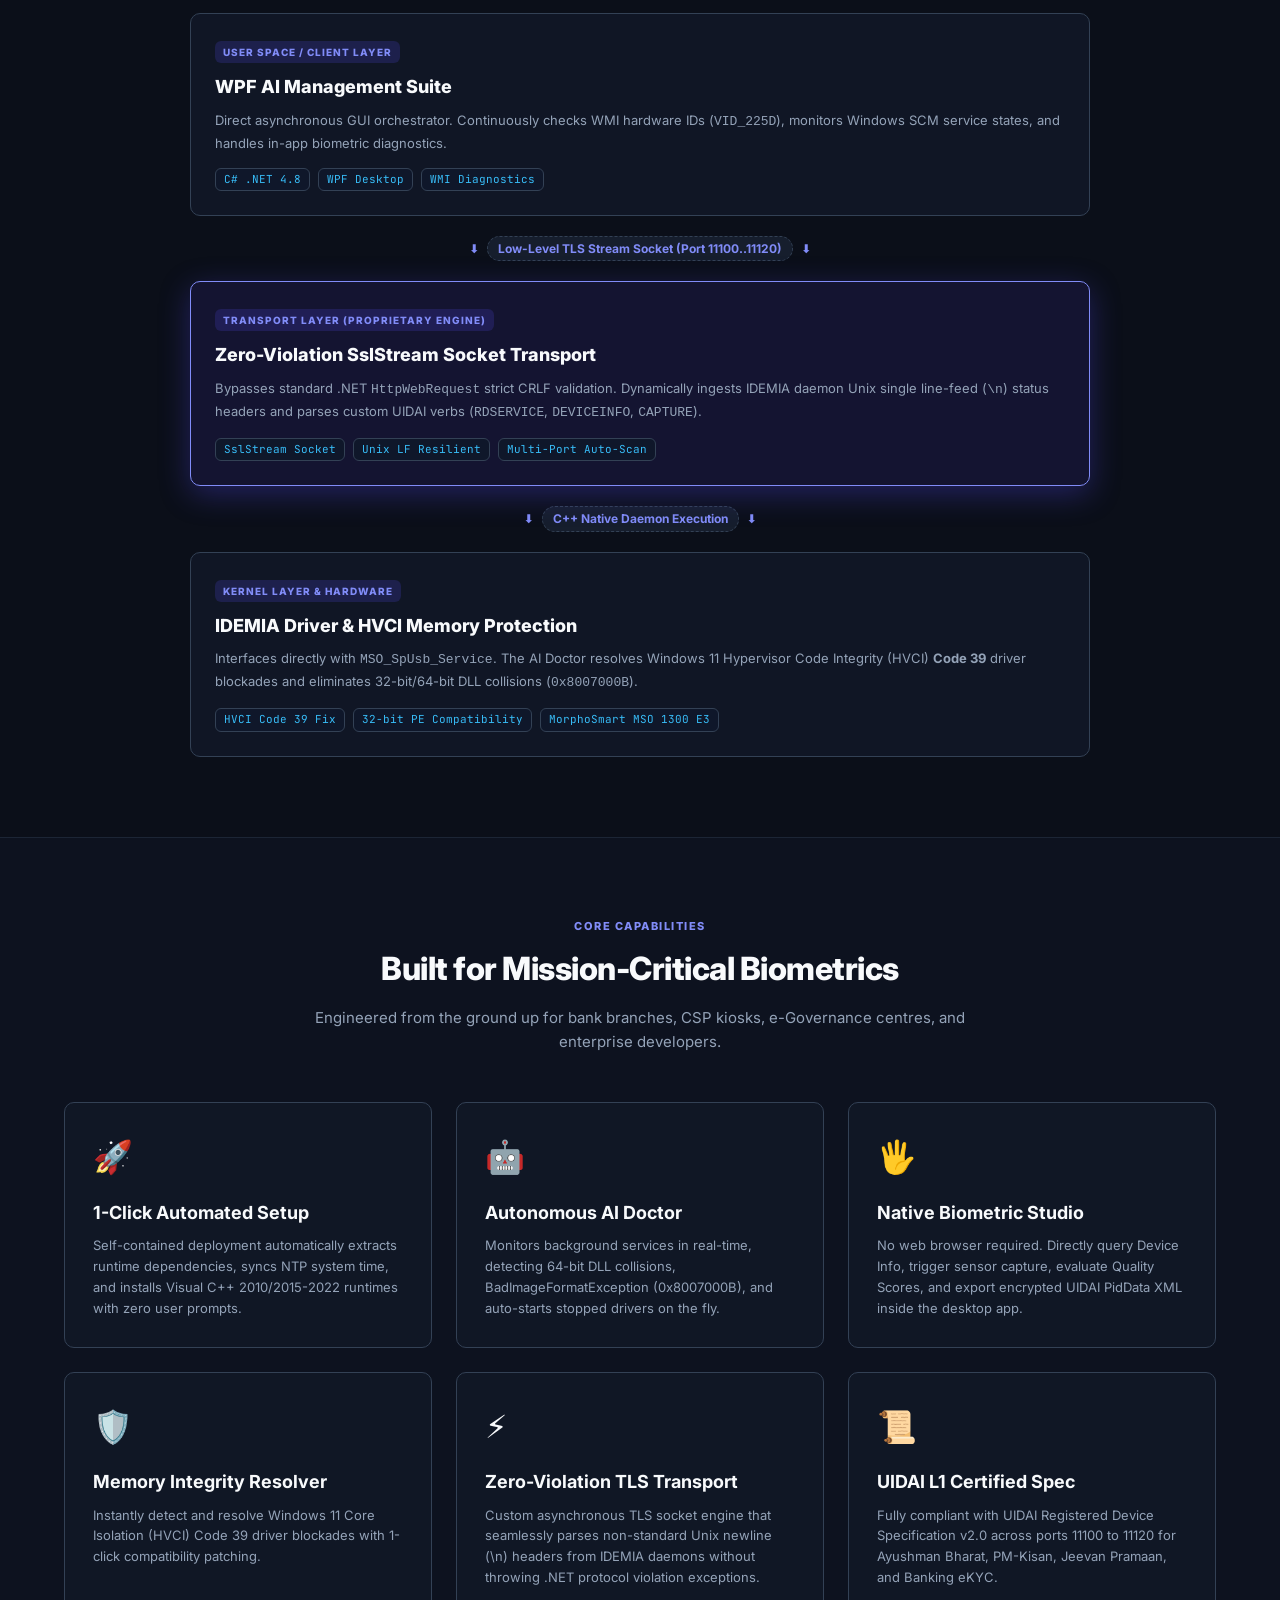
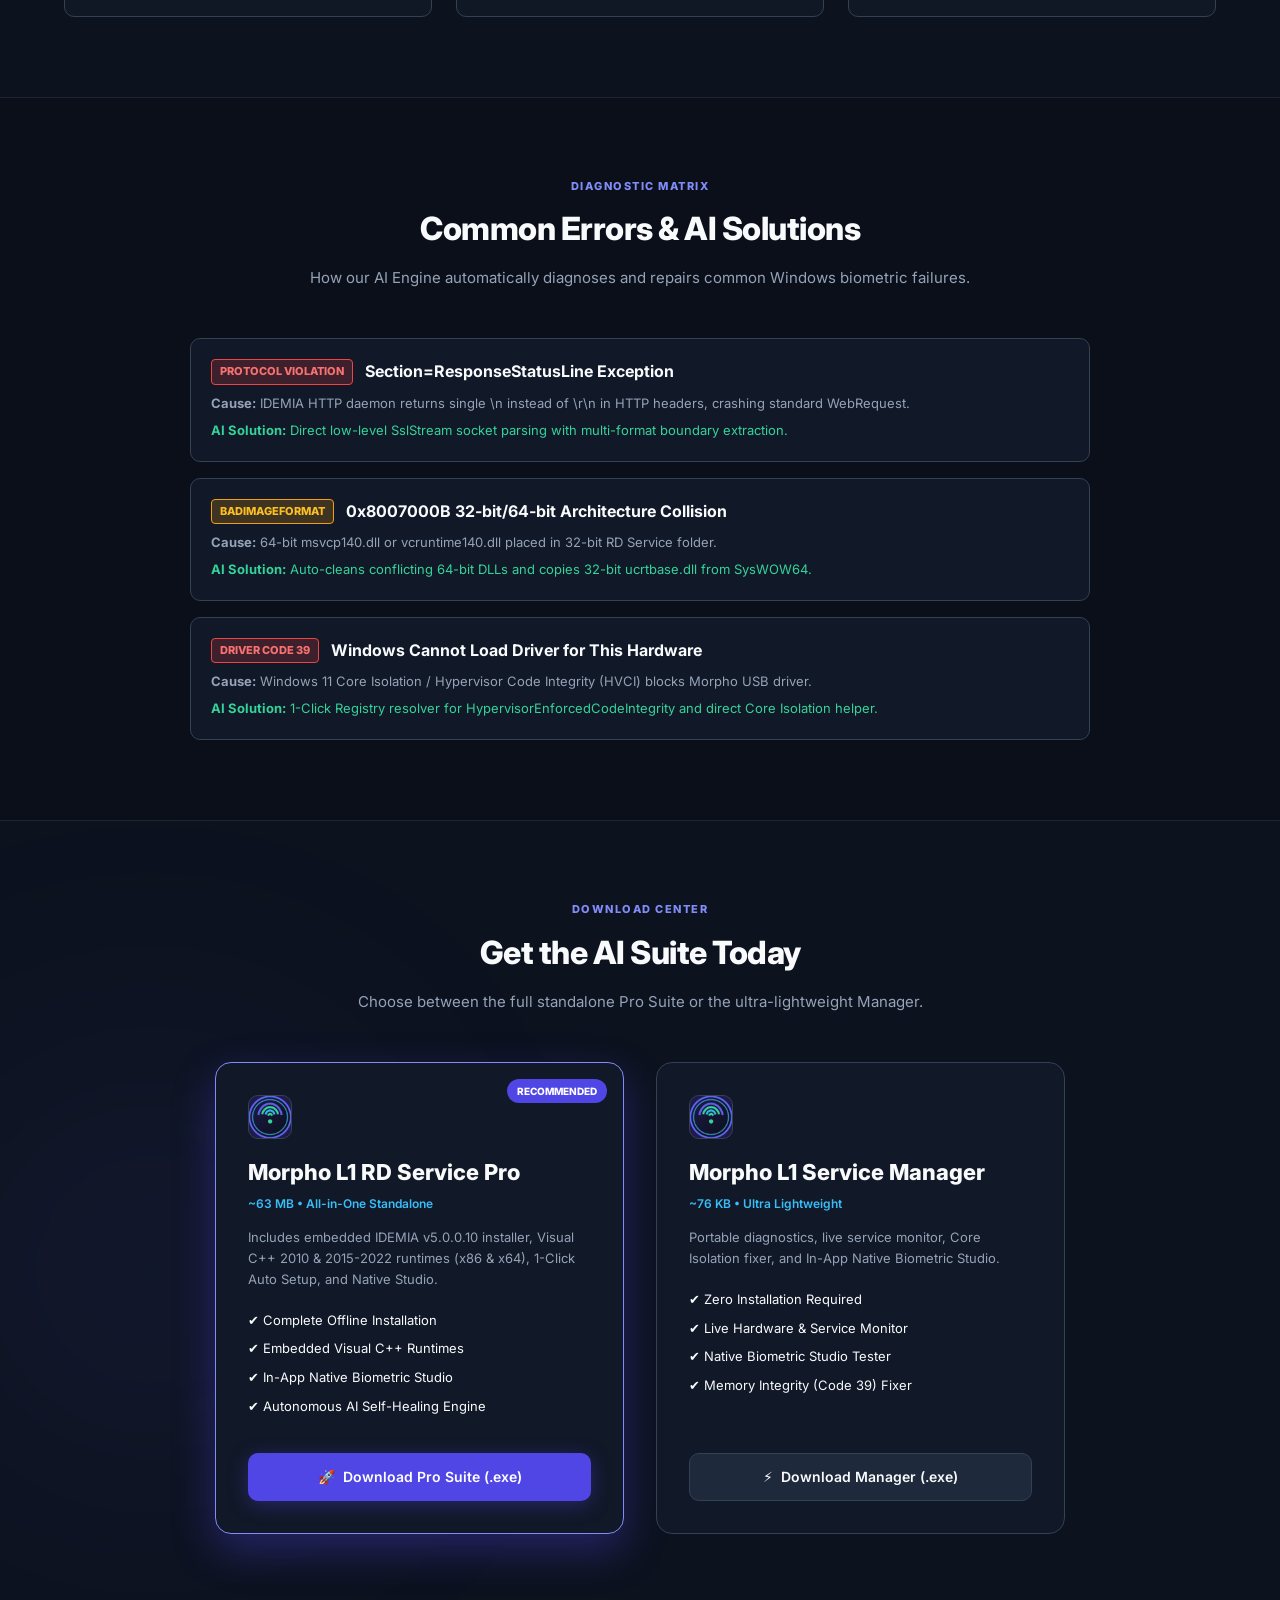
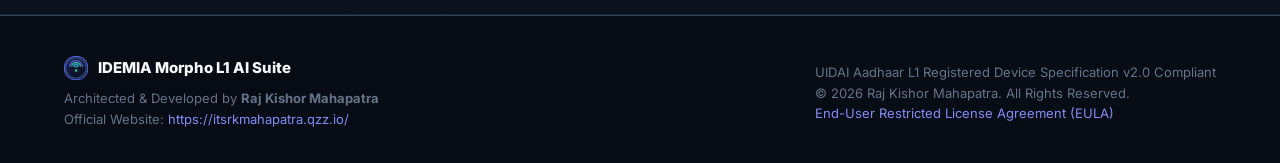
==== commit 4c959600: "fix(website): add architecture section, working direct download buttons, app icons & logos, and stri" ====
--- a/docs/index.html
+++ b/docs/index.html
@@ -13,19 +13,23 @@
   <meta name="theme-color" content="#0B0F19">
   <link rel="canonical" href="https://itsrkmahapatra.github.io/Morpho-L1-RD-Service-AI-Suite/">
 
+  <!-- Favicon & App Icons -->
+  <link rel="icon" type="image/x-icon" href="favicon.ico">
+  <link rel="apple-touch-icon" href="logo.png">
+
   <!-- Open Graph / Facebook / LinkedIn -->
   <meta property="og:type" content="website">
   <meta property="og:url" content="https://itsrkmahapatra.github.io/Morpho-L1-RD-Service-AI-Suite/">
   <meta property="og:title" content="IDEMIA Morpho L1 RD Service AI Suite — Enterprise Biometric Studio">
   <meta property="og:description" content="1-Click Installer, Autonomous AI Self-Healing Engine, Memory Integrity Code 39 Resolver, and Native In-App Biometric Studio for Morpho L1 Fingerprint Scanners.">
-  <meta property="og:image" content="https://itsrkmahapatra.github.io/Morpho-L1-RD-Service-AI-Suite/assets/preview.png">
+  <meta property="og:image" content="logo.png">
 
   <!-- Twitter Card -->
   <meta name="twitter:card" content="summary_large_image">
   <meta name="twitter:url" content="https://itsrkmahapatra.github.io/Morpho-L1-RD-Service-AI-Suite/">
   <meta name="twitter:title" content="IDEMIA Morpho L1 RD Service AI Suite">
   <meta name="twitter:description" content="Enterprise AI Diagnostic Suite & In-App Native Biometric Studio for IDEMIA Morpho L1 RD Service.">
-  <meta name="twitter:image" content="https://itsrkmahapatra.github.io/Morpho-L1-RD-Service-AI-Suite/assets/preview.png">
+  <meta name="twitter:image" content="logo.png">
 
   <!-- Schema.org JSON-LD Structured Data -->
   <script type="application/ld+json">
@@ -67,13 +71,13 @@
   <!-- Navigation -->
   <header class="navbar">
     <div class="container nav-content">
-      <div class="brand">
-        <span class="brand-icon">🖐️</span>
+      <a href="#" class="brand" style="text-decoration: none;">
+        <img src="logo.png" alt="IDEMIA Morpho L1 Logo" class="brand-logo-img">
         <div class="brand-text">
           <span class="brand-title">IDEMIA MORPHO L1</span>
           <span class="brand-subtitle">AI SUITE v3.5</span>
         </div>
-      </div>
+      </a>
       <nav class="nav-links">
         <a href="#features">Features</a>
         <a href="#simulator">Biometric Studio</a>
@@ -100,13 +104,16 @@
       </p>
 
       <div class="hero-actions">
-        <a href="#downloads" class="btn btn-primary btn-lg">
+        <a href="https://github.com/itsrkmahapatra/Morpho-L1-RD-Service-AI-Suite/raw/main/MorphoL1RDServicePro.exe" class="btn btn-primary btn-lg download-btn" download="MorphoL1RDServicePro.exe" data-app="Morpho L1 Pro Suite">
           <span>🚀</span> Download Pro Edition (63 MB)
         </a>
-        <a href="#simulator" class="btn btn-secondary btn-lg">
-          <span>⚡</span> Live Studio Simulator
+        <a href="https://github.com/itsrkmahapatra/Morpho-L1-RD-Service-AI-Suite/raw/main/MorphoL1RDServiceManager.exe" class="btn btn-secondary btn-lg download-btn" download="MorphoL1RDServiceManager.exe" data-app="Morpho L1 Manager">
+          <span>⚡</span> Download Manager (76 KB)
         </a>
-        <a href="https://github.com/itsrkmahapatra" target="_blank" rel="noopener noreferrer" class="btn btn-ghost btn-lg">
+        <a href="#architecture" class="btn btn-ghost btn-lg">
+          <span>🔬</span> Architecture
+        </a>
+        <a href="https://github.com/itsrkmahapatra/Morpho-L1-RD-Service-AI-Suite" target="_blank" rel="noopener noreferrer" class="btn btn-ghost btn-lg">
           <span>🐙</span> GitHub Repo
         </a>
       </div>
@@ -214,6 +221,59 @@
     </div>
   </section>
 
+  <!-- Architecture Section -->
+  <section id="architecture" class="section">
+    <div class="container">
+      <div class="section-header">
+        <span class="section-badge">SYSTEM ARCHITECTURE</span>
+        <h2 class="section-title">Under the Hood: Enterprise Pipeline</h2>
+        <p class="section-desc">How our zero-dependency TLS stream transport and kernel diagnostic engine overcome legacy RD service limitations.</p>
+      </div>
+
+      <div class="arch-container">
+        <!-- Architecture Diagram Cards -->
+        <div class="arch-grid">
+          <div class="arch-card">
+            <div class="arch-layer-badge">USER SPACE / CLIENT LAYER</div>
+            <h3 class="arch-title">WPF AI Management Suite</h3>
+            <p class="arch-text">Direct asynchronous GUI orchestrator. Continuously checks WMI hardware IDs (<code>VID_225D</code>), monitors Windows SCM service states, and handles in-app biometric diagnostics.</p>
+            <div class="arch-tech-tags">
+              <span>C# .NET 4.8</span>
+              <span>WPF Desktop</span>
+              <span>WMI Diagnostics</span>
+            </div>
+          </div>
+
+          <div class="arch-arrow">⬇ <span>Low-Level TLS Stream Socket (Port 11100..11120)</span> ⬇</div>
+
+          <div class="arch-card highlight">
+            <div class="arch-layer-badge">TRANSPORT LAYER (PROPRIETARY ENGINE)</div>
+            <h3 class="arch-title">Zero-Violation SslStream Socket Transport</h3>
+            <p class="arch-text">Bypasses standard .NET <code>HttpWebRequest</code> strict CRLF validation. Dynamically ingests IDEMIA daemon Unix single line-feed (<code>\n</code>) status headers and parses custom UIDAI verbs (<code>RDSERVICE</code>, <code>DEVICEINFO</code>, <code>CAPTURE</code>).</p>
+            <div class="arch-tech-tags">
+              <span>SslStream Socket</span>
+              <span>Unix LF Resilient</span>
+              <span>Multi-Port Auto-Scan</span>
+            </div>
+          </div>
+
+          <div class="arch-arrow">⬇ <span>C++ Native Daemon Execution</span> ⬇</div>
+
+          <div class="arch-card">
+            <div class="arch-layer-badge">KERNEL LAYER & HARDWARE</div>
+            <h3 class="arch-title">IDEMIA Driver & HVCI Memory Protection</h3>
+            <p class="arch-text">Interfaces directly with <code>MSO_SpUsb_Service</code>. The AI Doctor resolves Windows 11 Hypervisor Code Integrity (HVCI) <strong>Code 39</strong> driver blockades and eliminates 32-bit/64-bit DLL collisions (<code>0x8007000B</code>).</p>
+            <div class="arch-tech-tags">
+              <span>HVCI Code 39 Fix</span>
+              <span>32-bit PE Compatibility</span>
+              <span>MorphoSmart MSO 1300 E3</span>
+            </div>
+          </div>
+        </div>
+      </div>
+    </div>
+  </section>
+
   <!-- Features Grid -->
   <section id="features" class="section bg-alt">
     <div class="container">
@@ -315,6 +375,7 @@
       <div class="download-grid">
         <div class="download-card featured">
           <div class="card-badge">RECOMMENDED</div>
+          <img src="logo.png" alt="Pro Suite Logo" class="card-logo-img">
           <h3 class="card-title">Morpho L1 RD Service Pro</h3>
           <div class="card-size">~63 MB • All-in-One Standalone</div>
           <p class="card-desc">Includes embedded IDEMIA v5.0.0.10 installer, Visual C++ 2010 & 2015-2022 runtimes (x86 & x64), 1-Click Auto Setup, and Native Studio.</p>
@@ -324,12 +385,15 @@
             <li>✔ In-App Native Biometric Studio</li>
             <li>✔ Autonomous AI Self-Healing Engine</li>
           </ul>
-          <a href="https://github.com/itsrkmahapatra" class="btn btn-primary btn-block">Download Pro Suite (.exe)</a>
+          <a href="https://github.com/itsrkmahapatra/Morpho-L1-RD-Service-AI-Suite/raw/main/MorphoL1RDServicePro.exe" class="btn btn-primary btn-block download-btn" download="MorphoL1RDServicePro.exe" data-app="Morpho L1 Pro Suite">
+            <span>🚀</span> Download Pro Suite (.exe)
+          </a>
         </div>
 
         <div class="download-card">
+          <img src="logo.png" alt="Manager Logo" class="card-logo-img">
           <h3 class="card-title">Morpho L1 Service Manager</h3>
-          <div class="card-size">~40 KB • Ultra Lightweight</div>
+          <div class="card-size">~76 KB • Ultra Lightweight</div>
           <p class="card-desc">Portable diagnostics, live service monitor, Core Isolation fixer, and In-App Native Biometric Studio.</p>
           <ul class="card-features">
             <li>✔ Zero Installation Required</li>
@@ -337,23 +401,38 @@
             <li>✔ Native Biometric Studio Tester</li>
             <li>✔ Memory Integrity (Code 39) Fixer</li>
           </ul>
-          <a href="https://github.com/itsrkmahapatra" class="btn btn-secondary btn-block">Download Manager (.exe)</a>
-        </div>
-      </div>
-    </div>
-  </section>
+          <a href="https://github.com/itsrkmahapatra/Morpho-L1-RD-Service-AI-Suite/raw/main/MorphoL1RDServiceManager.exe" class="btn btn-secondary btn-block download-btn" download="MorphoL1RDServiceManager.exe" data-app="Morpho L1 Manager">
+            <span>⚡</span> Download Manager (.exe)
+          </a>
+        </div>
+      </div>
+    </div>
+  </section>
+
+  <!-- Download Toast Notification -->
+  <div class="toast" id="downloadToast">
+    <span class="toast-icon">🚀</span>
+    <div class="toast-text">
+      <strong id="toastTitle">Download Started!</strong>
+      <span id="toastDesc">Your executable is downloading now.</span>
+    </div>
+  </div>
 
   <!-- Footer -->
   <footer class="footer">
     <div class="container footer-content">
       <div class="footer-left">
-        <span class="footer-logo">🖐️ IDEMIA Morpho L1 AI Suite</span>
+        <div class="footer-brand">
+          <img src="logo.png" alt="Logo" class="footer-logo-img">
+          <span class="footer-logo-text">IDEMIA Morpho L1 AI Suite</span>
+        </div>
         <p>Architected & Developed by <strong>Raj Kishor Mahapatra</strong></p>
         <p>Official Website: <a href="https://itsrkmahapatra.qzz.io/" target="_blank" rel="noopener noreferrer">https://itsrkmahapatra.qzz.io/</a></p>
       </div>
       <div class="footer-right">
         <p>UIDAI Aadhaar L1 Registered Device Specification v2.0 Compliant</p>
-        <p>© 2026 Raj Kishor Mahapatra. Released under the MIT License.</p>
+        <p>© 2026 Raj Kishor Mahapatra. All Rights Reserved.</p>
+        <p><a href="https://github.com/itsrkmahapatra/Morpho-L1-RD-Service-AI-Suite/blob/main/LICENSE" target="_blank" rel="noopener noreferrer">End-User Restricted License Agreement (EULA)</a></p>
       </div>
     </div>
   </footer>
--- a/docs/style.css
+++ b/docs/style.css
@@ -105,7 +105,7 @@
   -webkit-backdrop-filter: blur(16px);
   background: rgba(11, 15, 25, 0.85);
   border-bottom: 1px solid rgba(51, 65, 85, 0.6);
-  padding: 16px 0;
+  padding: 14px 0;
 }
 
 .nav-content {
@@ -120,12 +120,13 @@
   gap: 12px;
 }
 
-.brand-icon {
-  font-size: 26px;
-  padding: 6px;
-  background: rgba(30, 27, 75, 0.8);
-  border: 1px solid var(--indigo-light);
-  border-radius: var(--radius-md);
+.brand-logo-img {
+  width: 38px;
+  height: 38px;
+  border-radius: var(--radius-md);
+  border: 1.5px solid var(--indigo-light);
+  background: #1E1B4B;
+  box-shadow: 0 0 12px var(--indigo-glow);
 }
 
 .brand-text {
@@ -512,6 +513,93 @@
   word-break: break-all;
 }
 
+/* Architecture Section */
+.arch-container {
+  max-width: 900px;
+  margin: 0 auto;
+}
+
+.arch-grid {
+  display: flex;
+  flex-direction: column;
+  gap: 16px;
+}
+
+.arch-card {
+  background: rgba(17, 24, 39, 0.85);
+  border: 1px solid var(--border-color);
+  border-radius: var(--radius-md);
+  padding: 24px;
+  position: relative;
+  transition: all 0.2s ease;
+}
+
+.arch-card.highlight {
+  border-color: var(--indigo-light);
+  background: rgba(30, 27, 75, 0.5);
+  box-shadow: 0 8px 30px var(--indigo-glow);
+}
+
+.arch-layer-badge {
+  display: inline-block;
+  font-size: 10px;
+  font-weight: 800;
+  letter-spacing: 1px;
+  color: var(--indigo-light);
+  background: rgba(79, 70, 229, 0.2);
+  padding: 3px 8px;
+  border-radius: var(--radius-sm);
+  margin-bottom: 10px;
+}
+
+.arch-title {
+  font-size: 18px;
+  font-weight: 800;
+  margin-bottom: 8px;
+}
+
+.arch-text {
+  font-size: 13px;
+  color: var(--text-muted);
+  margin-bottom: 14px;
+  line-height: 1.6;
+}
+
+.arch-tech-tags {
+  display: flex;
+  gap: 8px;
+  flex-wrap: wrap;
+}
+
+.arch-tech-tags span {
+  font-size: 11px;
+  font-family: var(--font-mono);
+  color: #38BDF8;
+  background: #0F172A;
+  border: 1px solid var(--border-color);
+  padding: 2px 8px;
+  border-radius: var(--radius-sm);
+}
+
+.arch-arrow {
+  text-align: center;
+  font-size: 12px;
+  font-weight: 700;
+  color: var(--indigo-light);
+  padding: 4px 0;
+  display: flex;
+  align-items: center;
+  justify-content: center;
+  gap: 8px;
+}
+
+.arch-arrow span {
+  background: rgba(30, 41, 59, 0.6);
+  border: 1px dashed var(--border-color);
+  padding: 2px 10px;
+  border-radius: var(--radius-full);
+}
+
 /* Features Grid */
 .features-grid {
   display: grid;
@@ -619,6 +707,15 @@
   box-shadow: 0 16px 40px var(--indigo-glow);
 }
 
+.card-logo-img {
+  width: 44px;
+  height: 44px;
+  border-radius: var(--radius-md);
+  margin-bottom: 16px;
+  border: 1px solid var(--border-color);
+  background: #1E1B4B;
+}
+
 .card-badge {
   position: absolute;
   top: 16px;
@@ -662,6 +759,52 @@
   margin-bottom: 8px;
 }
 
+/* Toast Notification */
+.toast {
+  position: fixed;
+  bottom: 30px;
+  right: 30px;
+  background: #1E1B4B;
+  border: 1px solid var(--indigo-light);
+  color: #fff;
+  padding: 16px 20px;
+  border-radius: var(--radius-md);
+  box-shadow: 0 10px 30px rgba(0, 0, 0, 0.6);
+  display: flex;
+  align-items: center;
+  gap: 12px;
+  z-index: 999;
+  transform: translateY(100px);
+  opacity: 0;
+  transition: all 0.3s cubic-bezier(0.16, 1, 0.3, 1);
+  pointer-events: none;
+}
+
+.toast.show {
+  transform: translateY(0);
+  opacity: 1;
+  pointer-events: auto;
+}
+
+.toast-icon {
+  font-size: 24px;
+}
+
+.toast-text {
+  display: flex;
+  flex-direction: column;
+}
+
+.toast-text strong {
+  font-size: 14px;
+  color: var(--text-main);
+}
+
+.toast-text span {
+  font-size: 12px;
+  color: var(--indigo-light);
+}
+
 /* Footer */
 .footer {
   background: #080C14;
@@ -679,12 +822,23 @@
   gap: 20px;
 }
 
-.footer-logo {
-  font-size: 16px;
+.footer-brand {
+  display: flex;
+  align-items: center;
+  gap: 10px;
+  margin-bottom: 8px;
+}
+
+.footer-logo-img {
+  width: 24px;
+  height: 24px;
+  border-radius: 6px;
+}
+
+.footer-logo-text {
+  font-size: 15px;
   font-weight: 800;
   color: var(--text-main);
-  display: block;
-  margin-bottom: 6px;
 }
 
 .footer a {
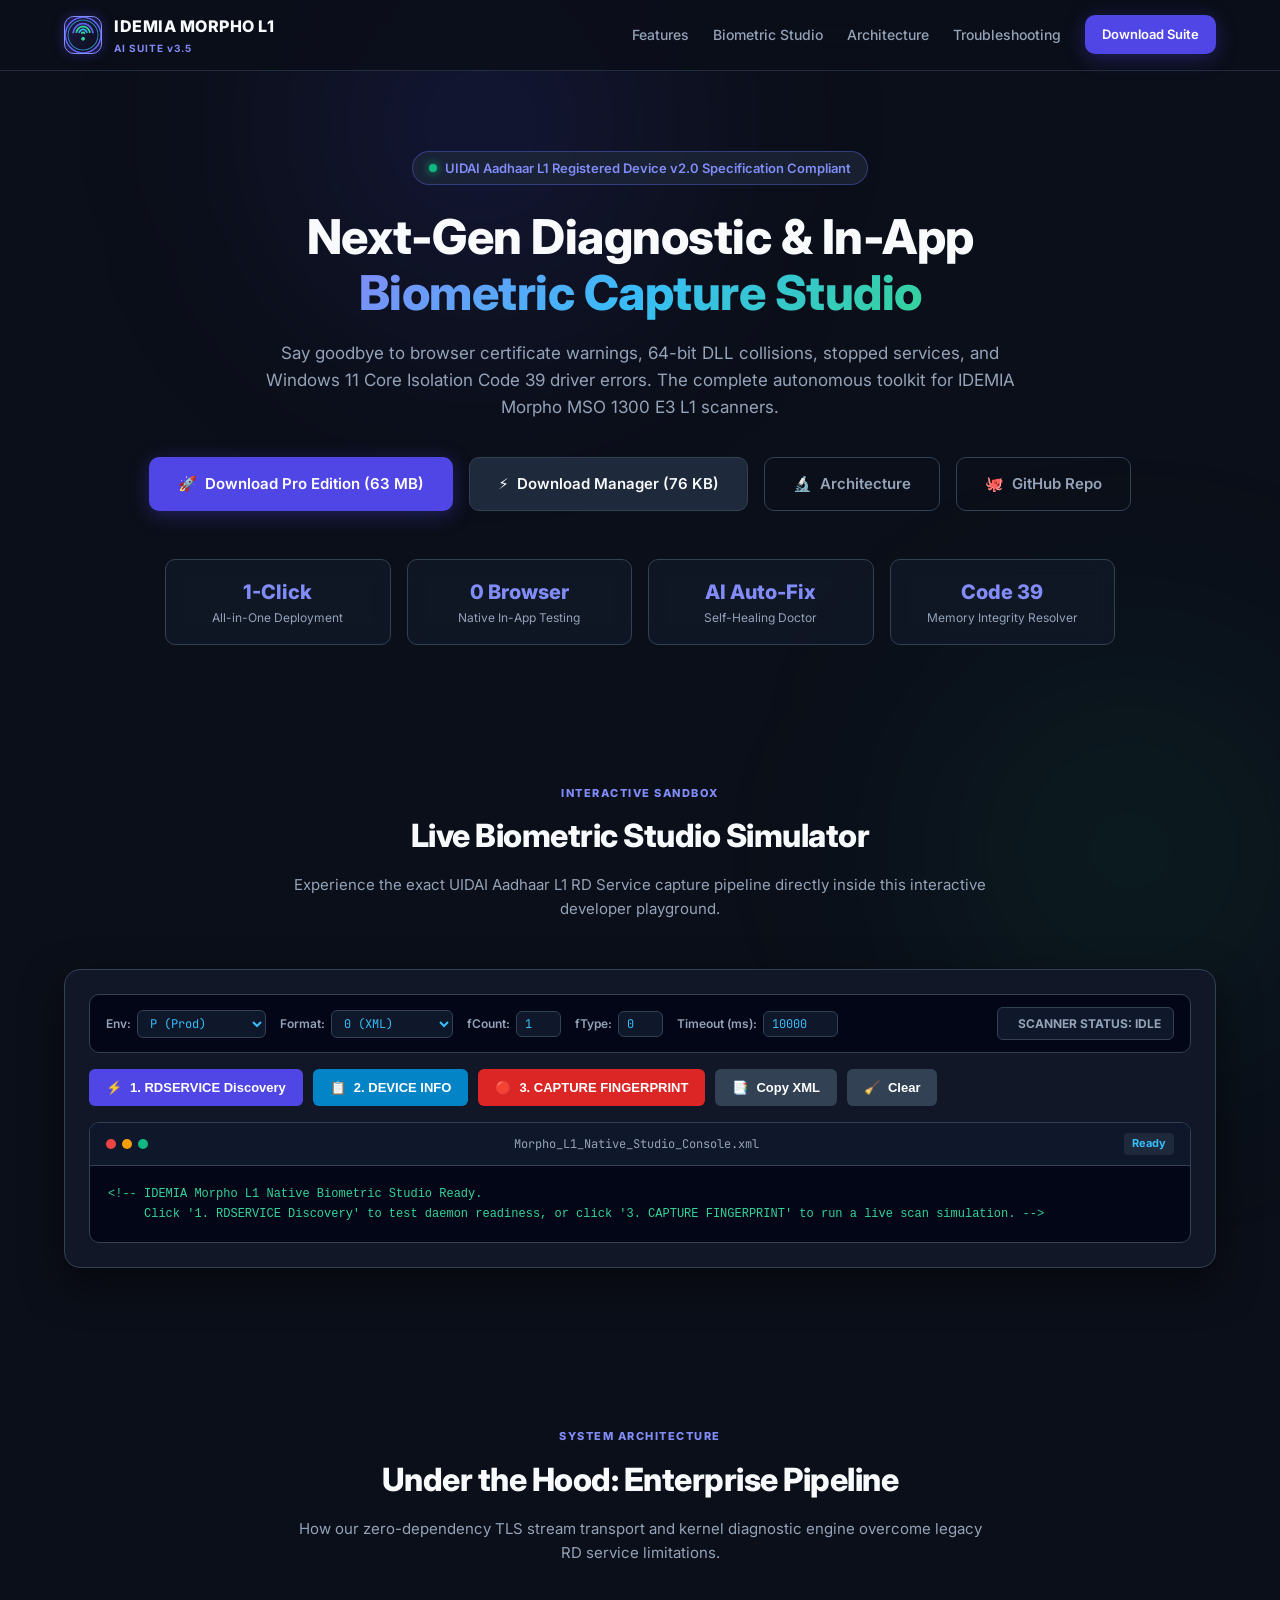
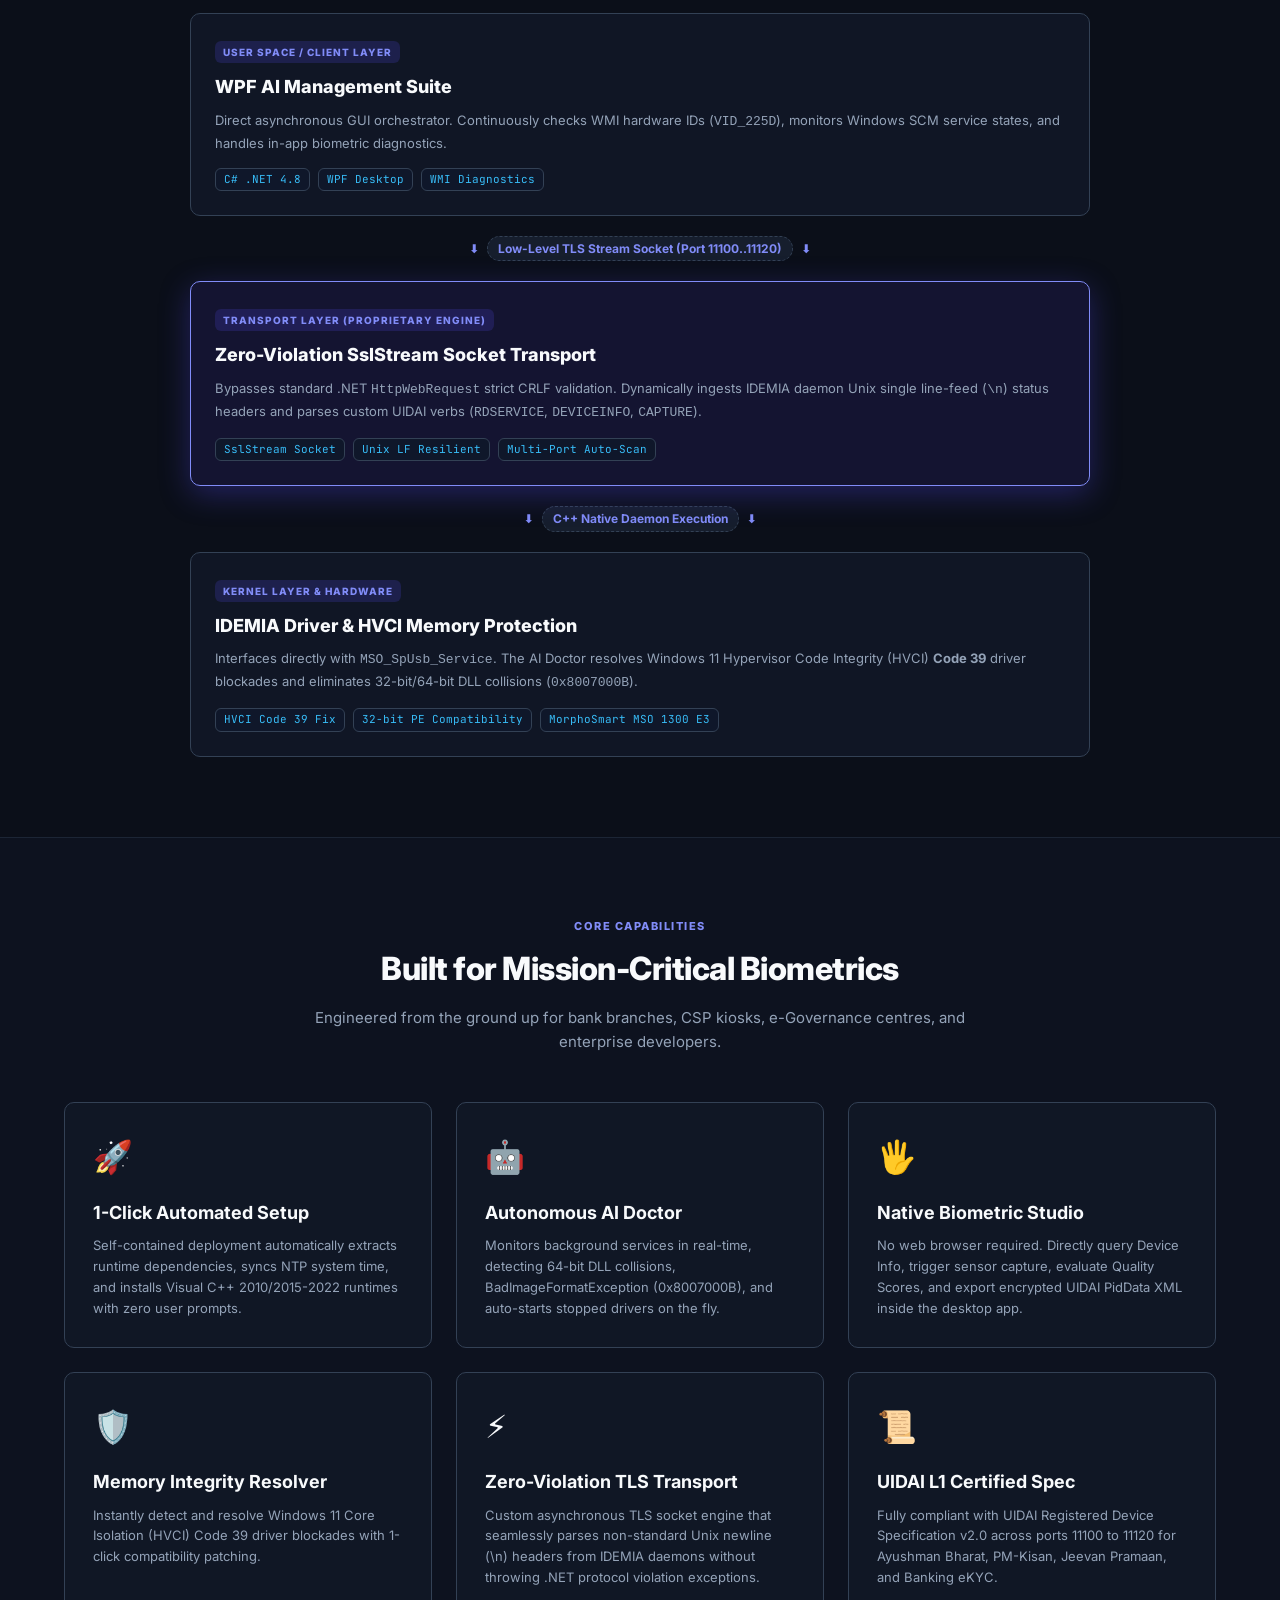
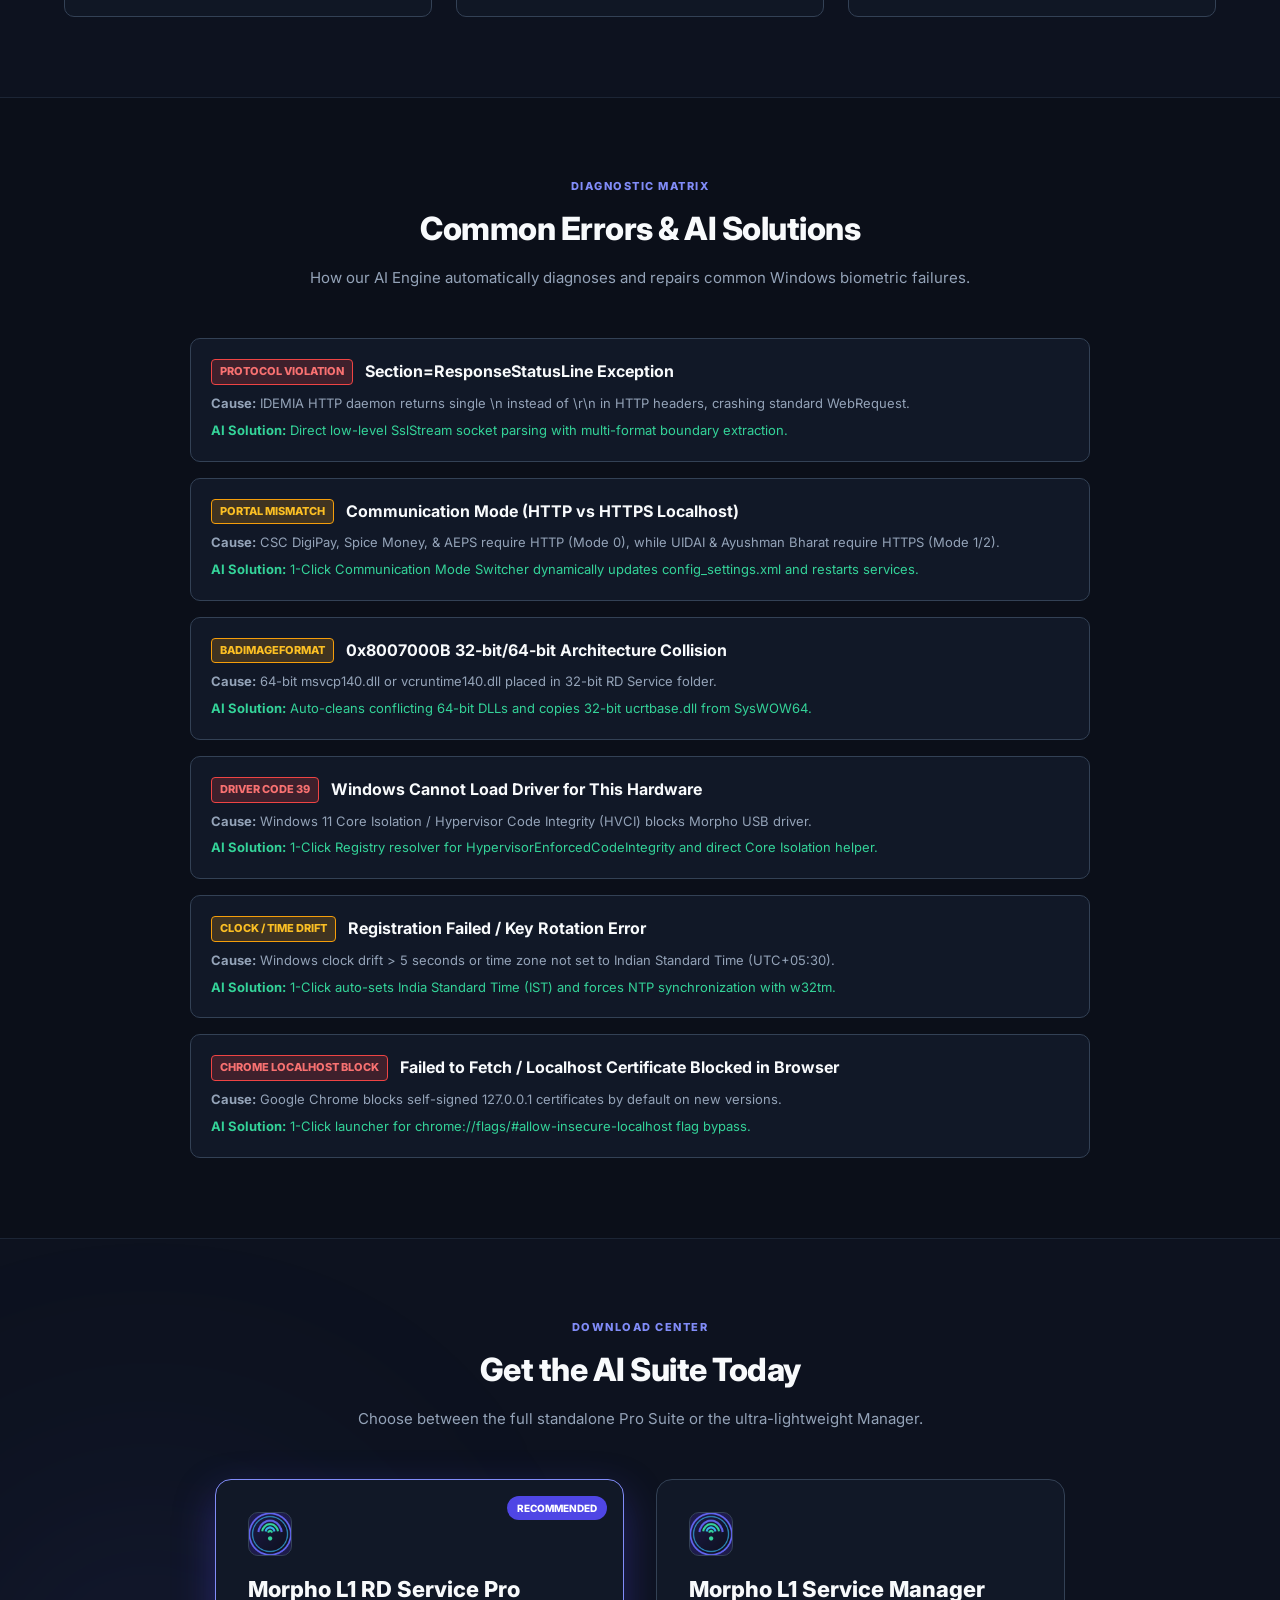
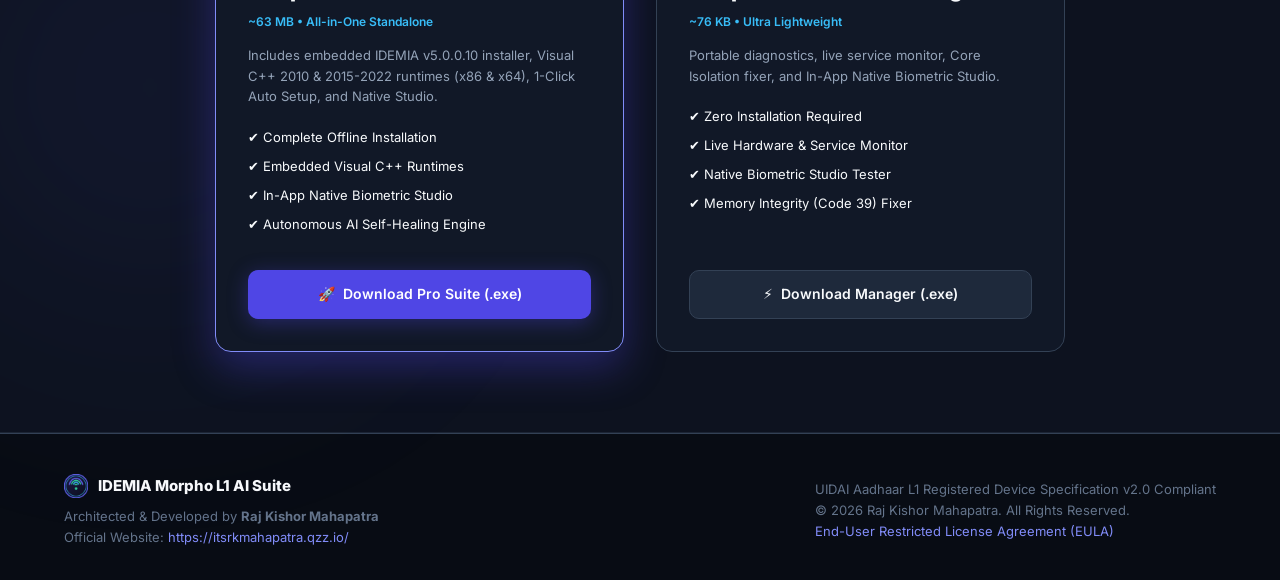
==== commit 53b2b569: "feat(doctor): integrate YouTube & online researched fixes - dynamic CommunicationMode switcher (HTTP" ====
--- a/docs/index.html
+++ b/docs/index.html
@@ -344,6 +344,15 @@
 
         <div class="matrix-item">
           <div class="matrix-header">
+            <span class="matrix-tag warning">Portal Mismatch</span>
+            <h4>Communication Mode (HTTP vs HTTPS Localhost)</h4>
+          </div>
+          <p class="matrix-desc"><strong>Cause:</strong> CSC DigiPay, Spice Money, & AEPS require HTTP (Mode 0), while UIDAI & Ayushman Bharat require HTTPS (Mode 1/2).</p>
+          <p class="matrix-fix"><strong>AI Solution:</strong> 1-Click Communication Mode Switcher dynamically updates config_settings.xml and restarts services.</p>
+        </div>
+
+        <div class="matrix-item">
+          <div class="matrix-header">
             <span class="matrix-tag warning">BadImageFormat</span>
             <h4>0x8007000B 32-bit/64-bit Architecture Collision</h4>
           </div>
@@ -358,6 +367,24 @@
           </div>
           <p class="matrix-desc"><strong>Cause:</strong> Windows 11 Core Isolation / Hypervisor Code Integrity (HVCI) blocks Morpho USB driver.</p>
           <p class="matrix-fix"><strong>AI Solution:</strong> 1-Click Registry resolver for HypervisorEnforcedCodeIntegrity and direct Core Isolation helper.</p>
+        </div>
+
+        <div class="matrix-item">
+          <div class="matrix-header">
+            <span class="matrix-tag warning">Clock / Time Drift</span>
+            <h4>Registration Failed / Key Rotation Error</h4>
+          </div>
+          <p class="matrix-desc"><strong>Cause:</strong> Windows clock drift > 5 seconds or time zone not set to Indian Standard Time (UTC+05:30).</p>
+          <p class="matrix-fix"><strong>AI Solution:</strong> 1-Click auto-sets India Standard Time (IST) and forces NTP synchronization with w32tm.</p>
+        </div>
+
+        <div class="matrix-item">
+          <div class="matrix-header">
+            <span class="matrix-tag error">Chrome Localhost Block</span>
+            <h4>Failed to Fetch / Localhost Certificate Blocked in Browser</h4>
+          </div>
+          <p class="matrix-desc"><strong>Cause:</strong> Google Chrome blocks self-signed 127.0.0.1 certificates by default on new versions.</p>
+          <p class="matrix-fix"><strong>AI Solution:</strong> 1-Click launcher for chrome://flags/#allow-insecure-localhost flag bypass.</p>
         </div>
       </div>
     </div>
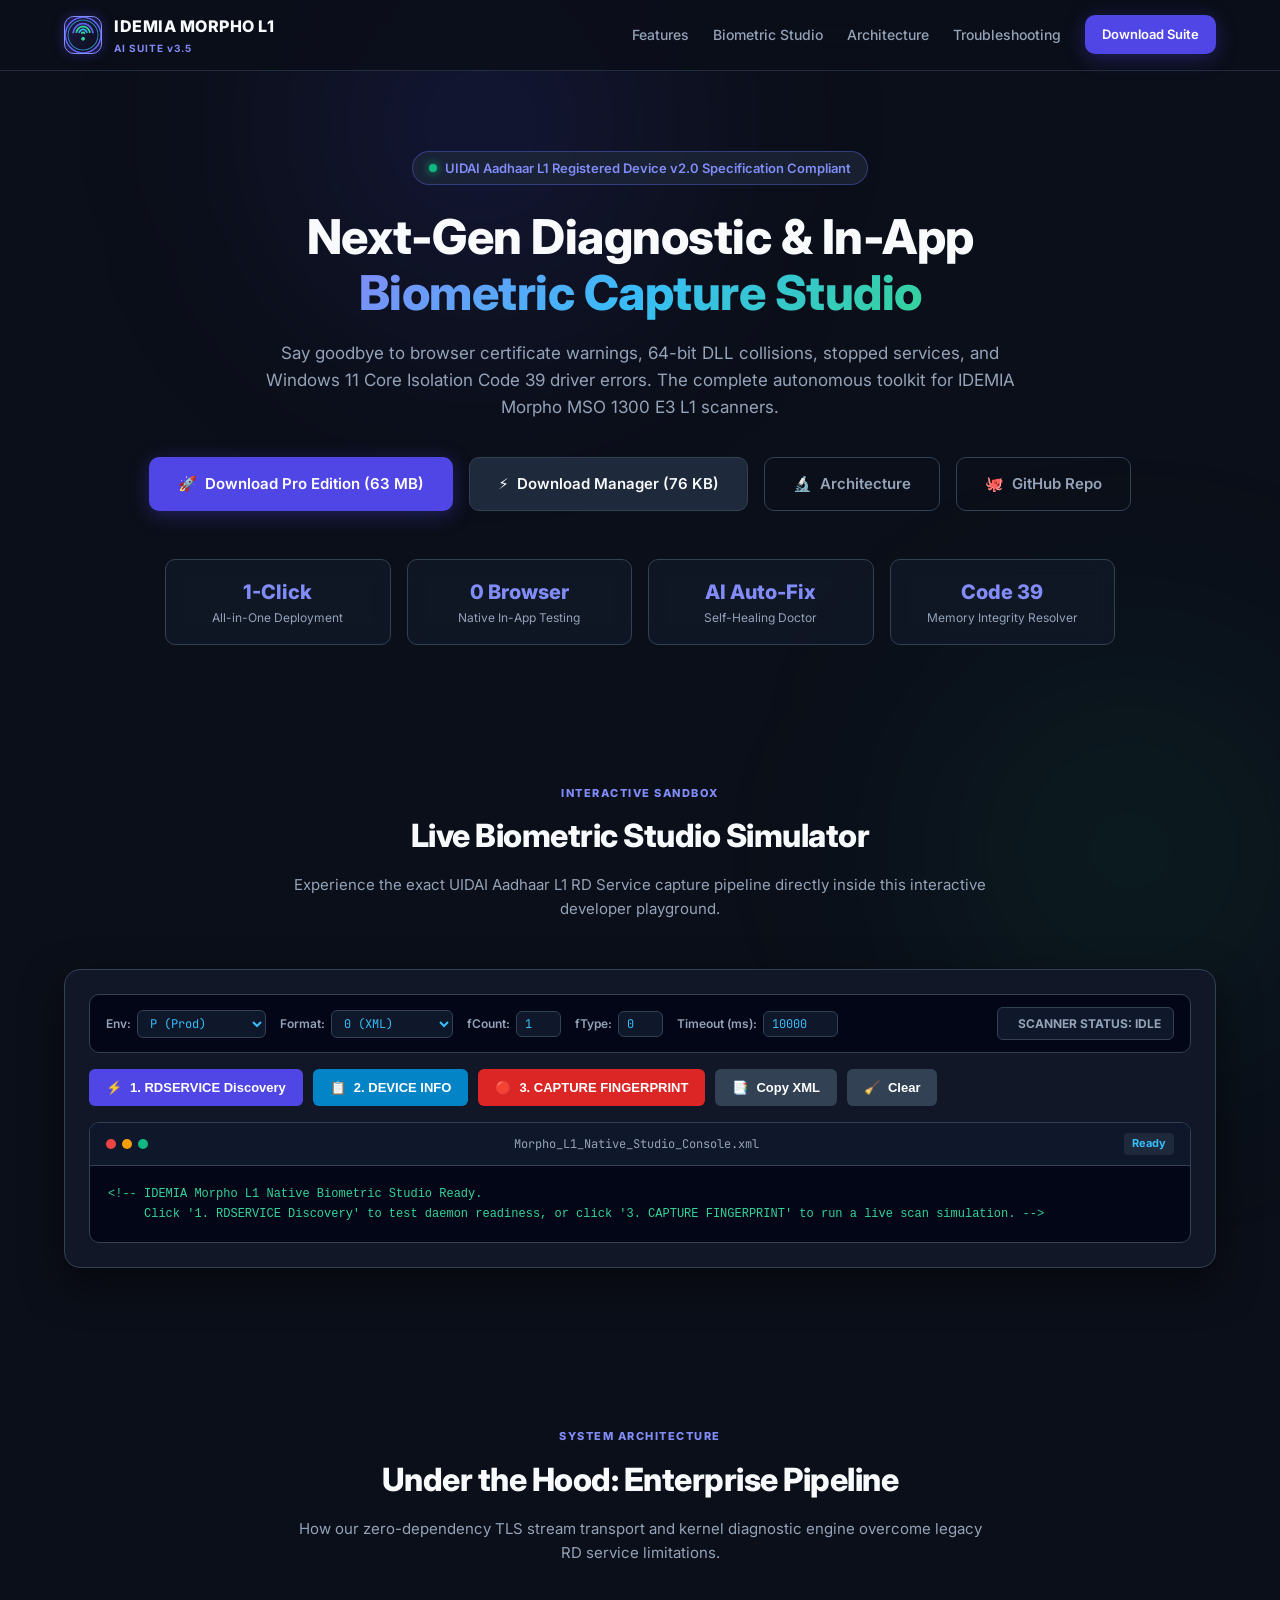
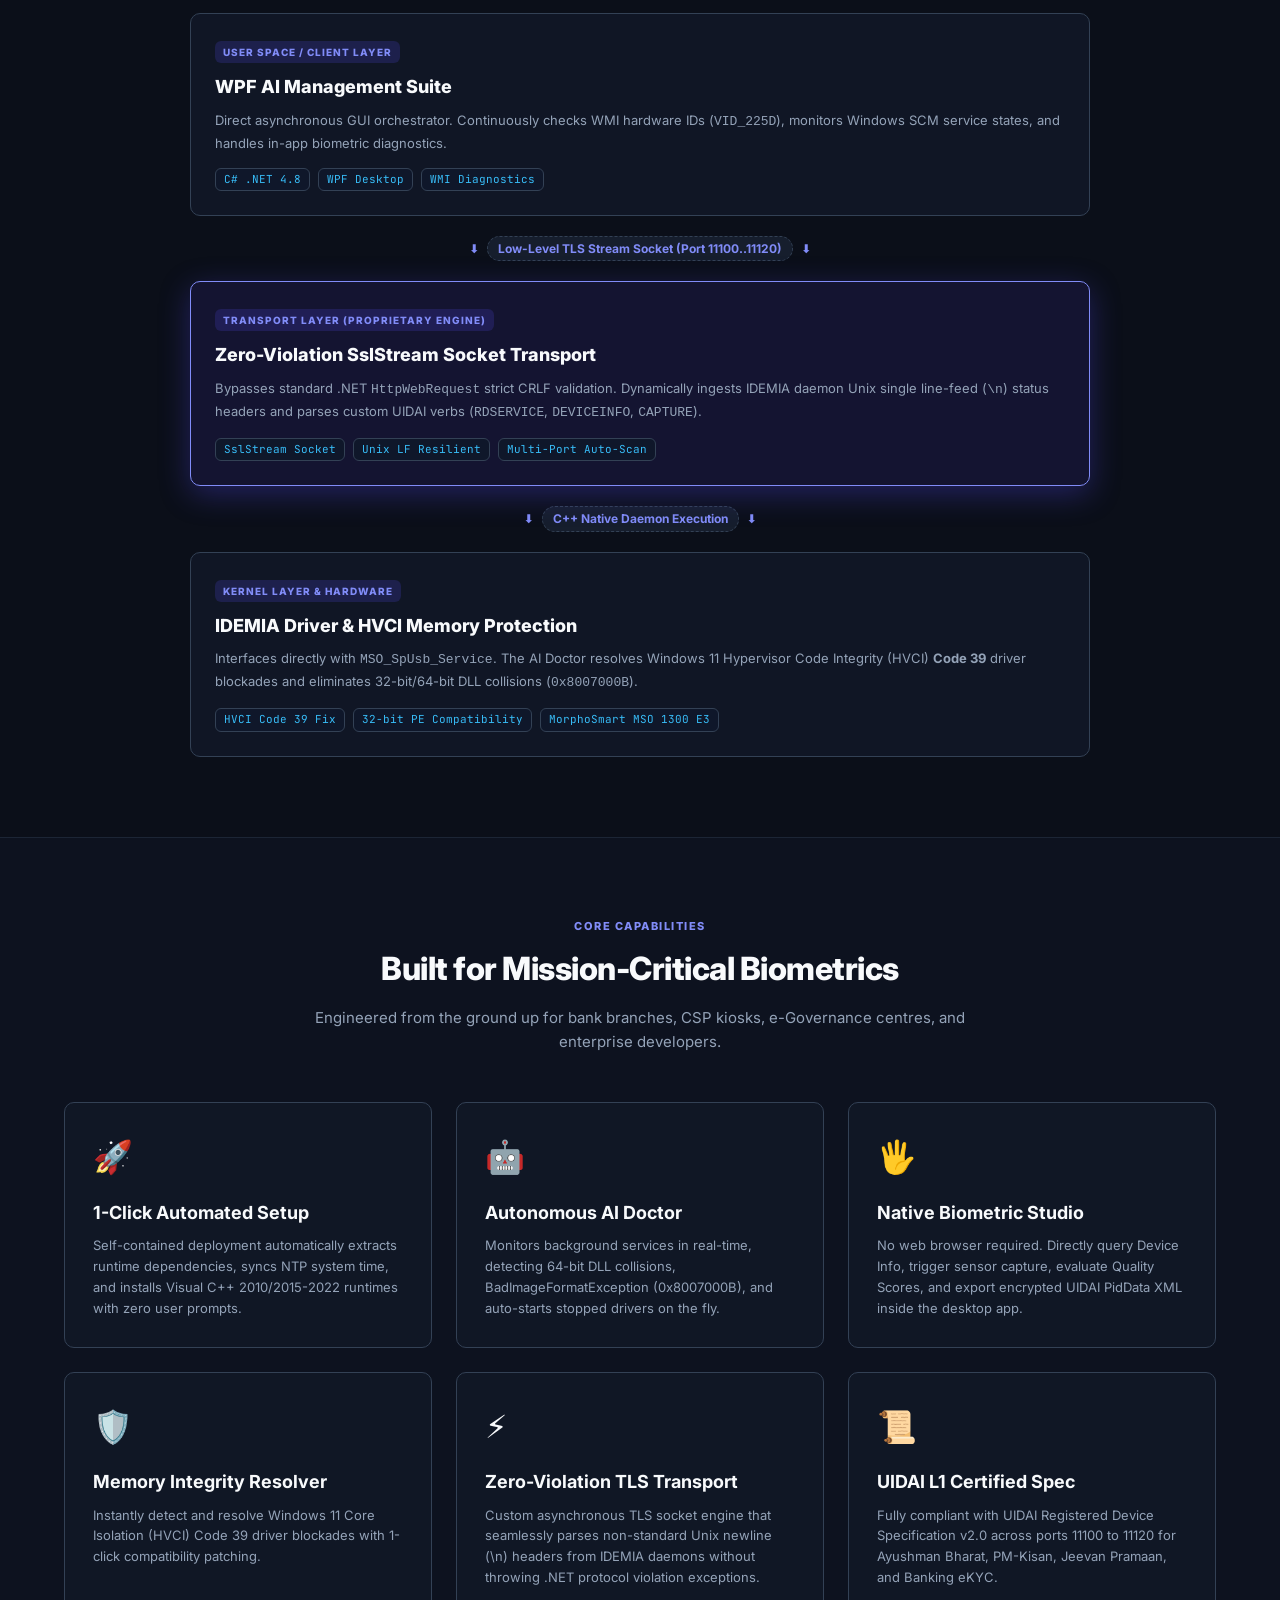
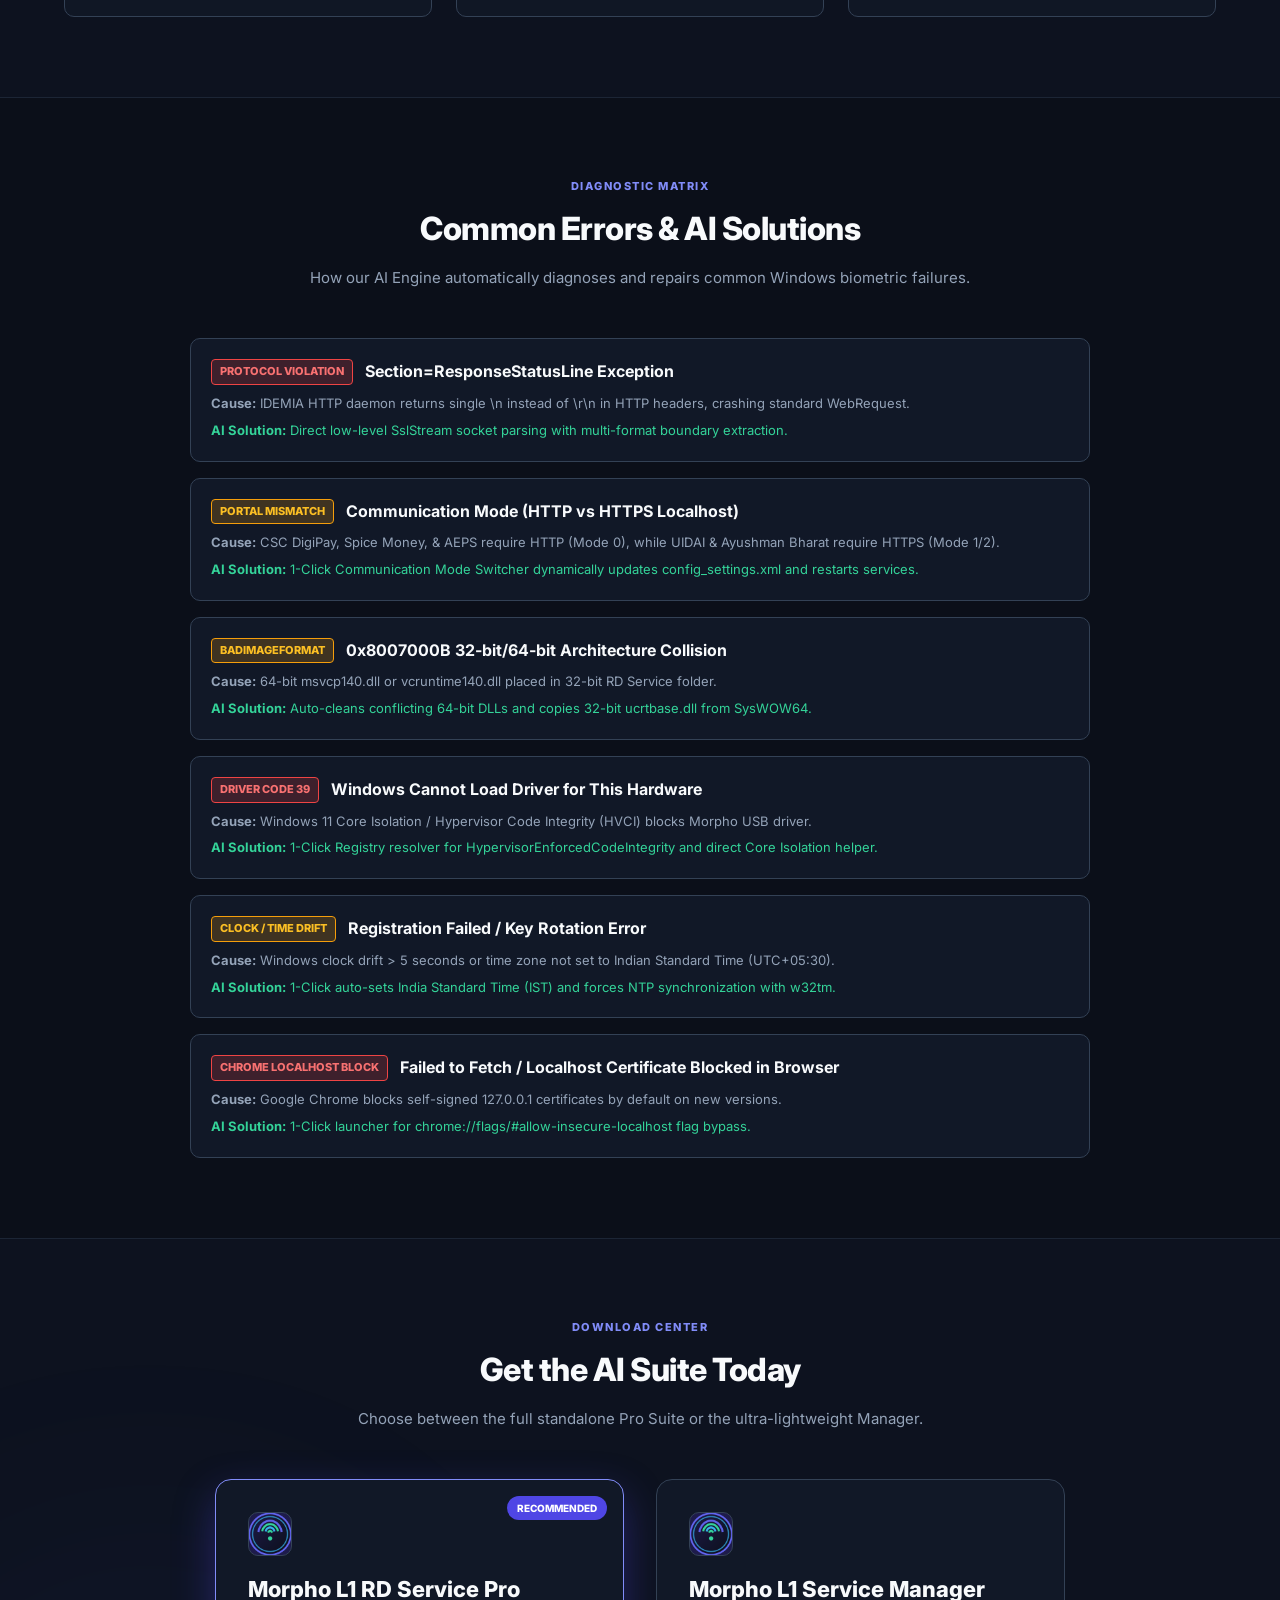
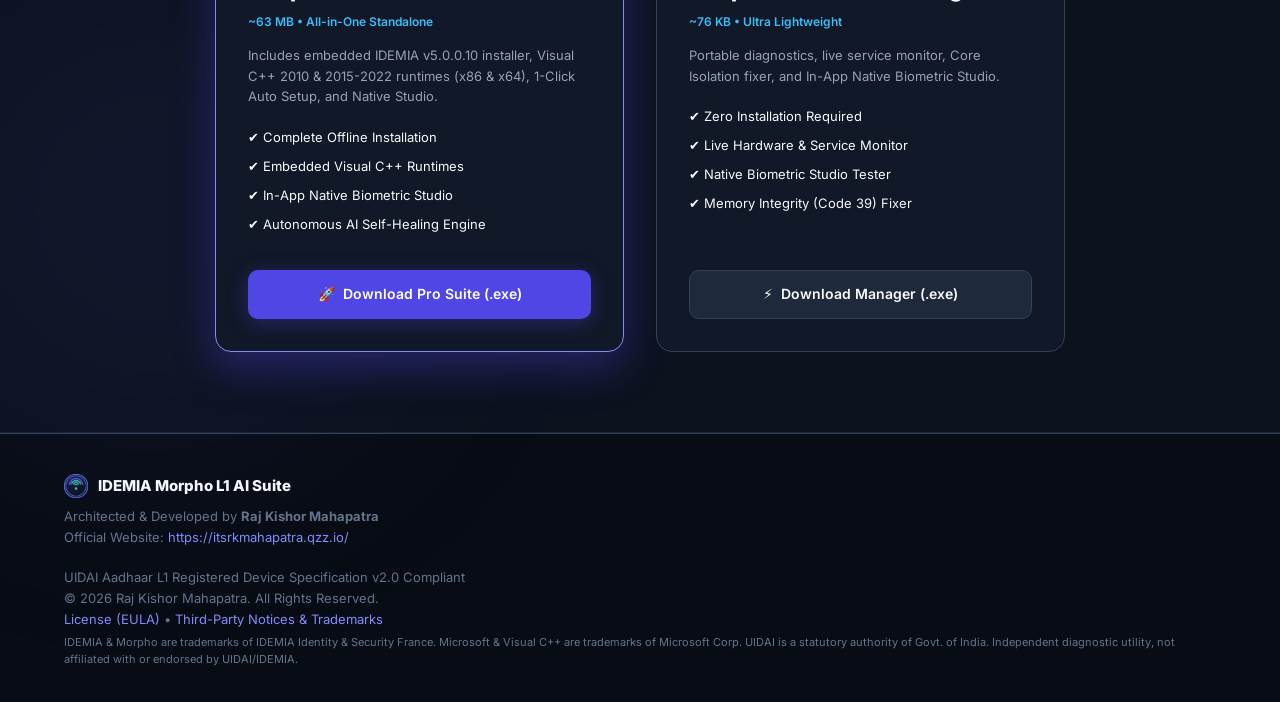
==== commit f4cac5b7: "docs(legal): add comprehensive THIRD_PARTY_NOTICES.md, trademark attributions, and non-affiliation d" ====
--- a/docs/index.html
+++ b/docs/index.html
@@ -459,7 +459,11 @@
       <div class="footer-right">
         <p>UIDAI Aadhaar L1 Registered Device Specification v2.0 Compliant</p>
         <p>© 2026 Raj Kishor Mahapatra. All Rights Reserved.</p>
-        <p><a href="https://github.com/itsrkmahapatra/Morpho-L1-RD-Service-AI-Suite/blob/main/LICENSE" target="_blank" rel="noopener noreferrer">End-User Restricted License Agreement (EULA)</a></p>
+        <p>
+          <a href="https://github.com/itsrkmahapatra/Morpho-L1-RD-Service-AI-Suite/blob/main/LICENSE" target="_blank" rel="noopener noreferrer">License (EULA)</a> • 
+          <a href="https://github.com/itsrkmahapatra/Morpho-L1-RD-Service-AI-Suite/blob/main/THIRD_PARTY_NOTICES.md" target="_blank" rel="noopener noreferrer">Third-Party Notices & Trademarks</a>
+        </p>
+        <p style="font-size: 11px; margin-top: 4px; color: #64748B;">IDEMIA & Morpho are trademarks of IDEMIA Identity & Security France. Microsoft & Visual C++ are trademarks of Microsoft Corp. UIDAI is a statutory authority of Govt. of India. Independent diagnostic utility, not affiliated with or endorsed by UIDAI/IDEMIA.</p>
       </div>
     </div>
   </footer>
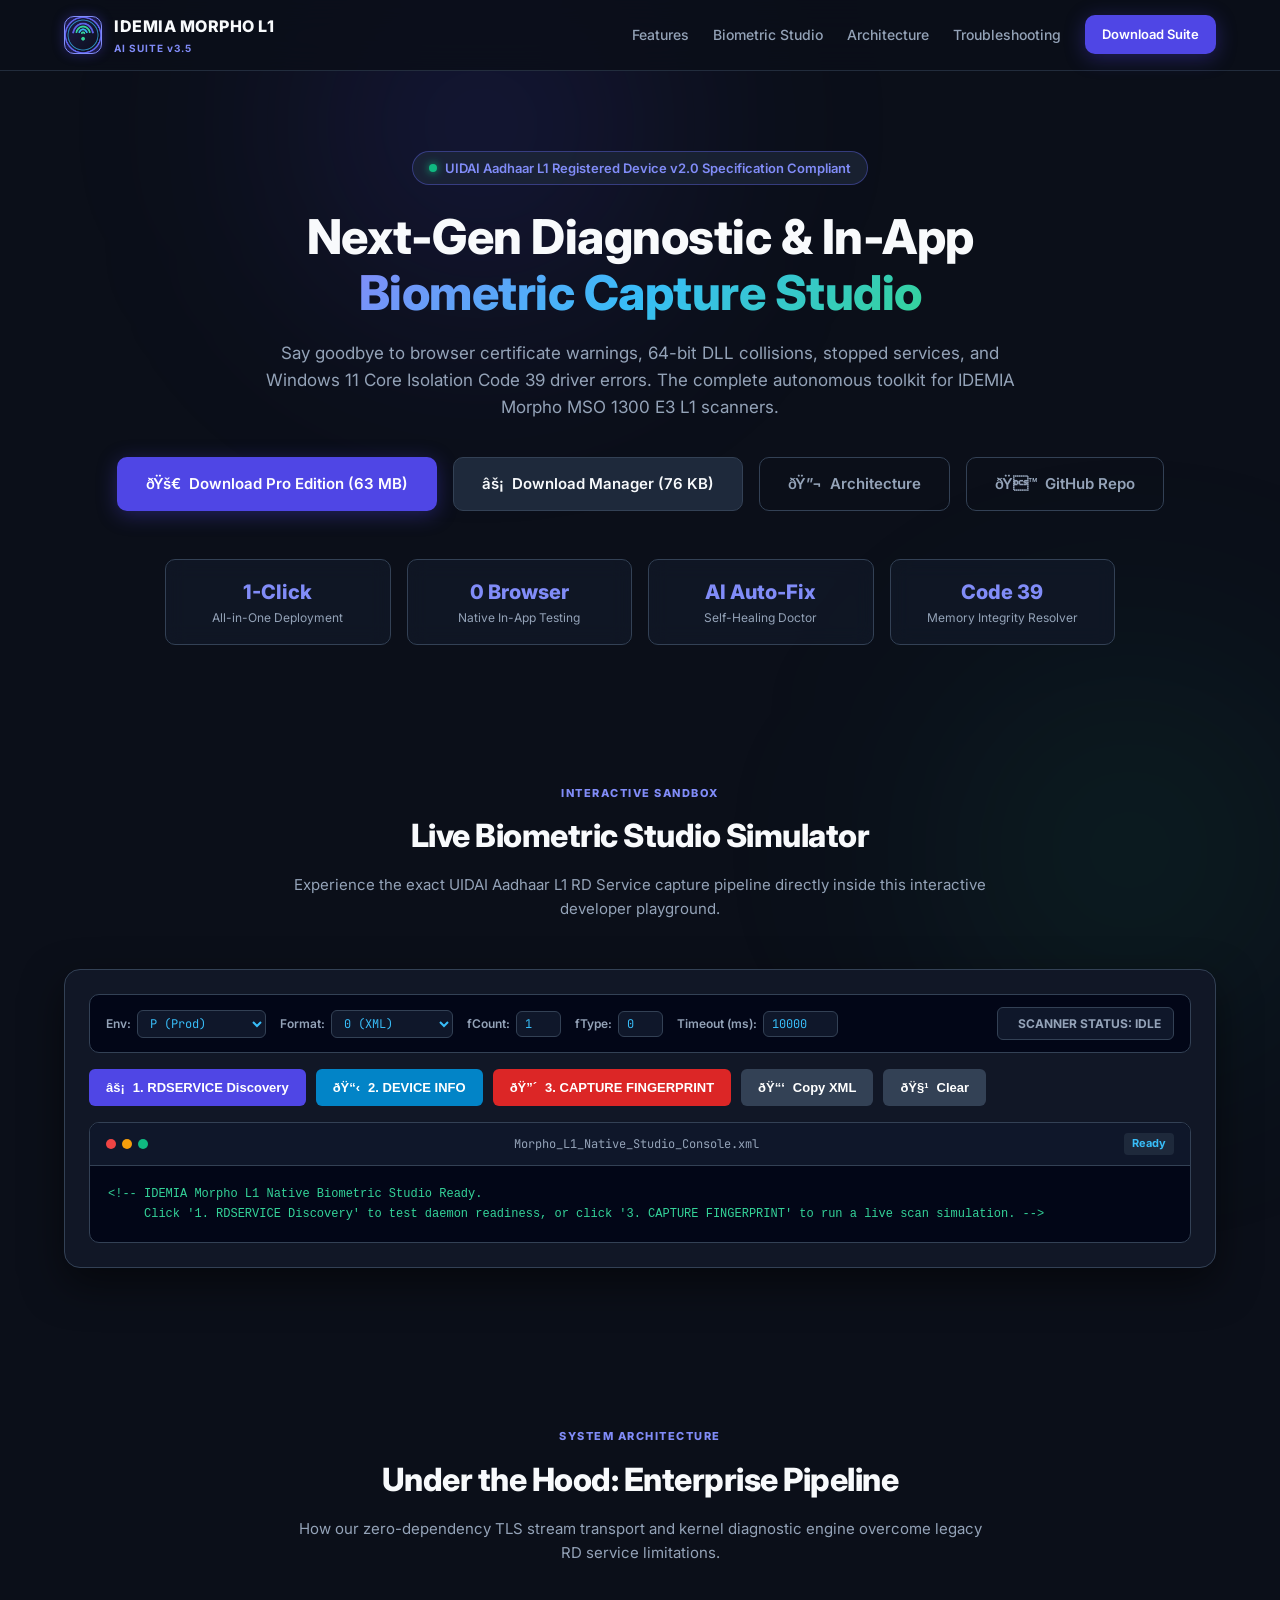
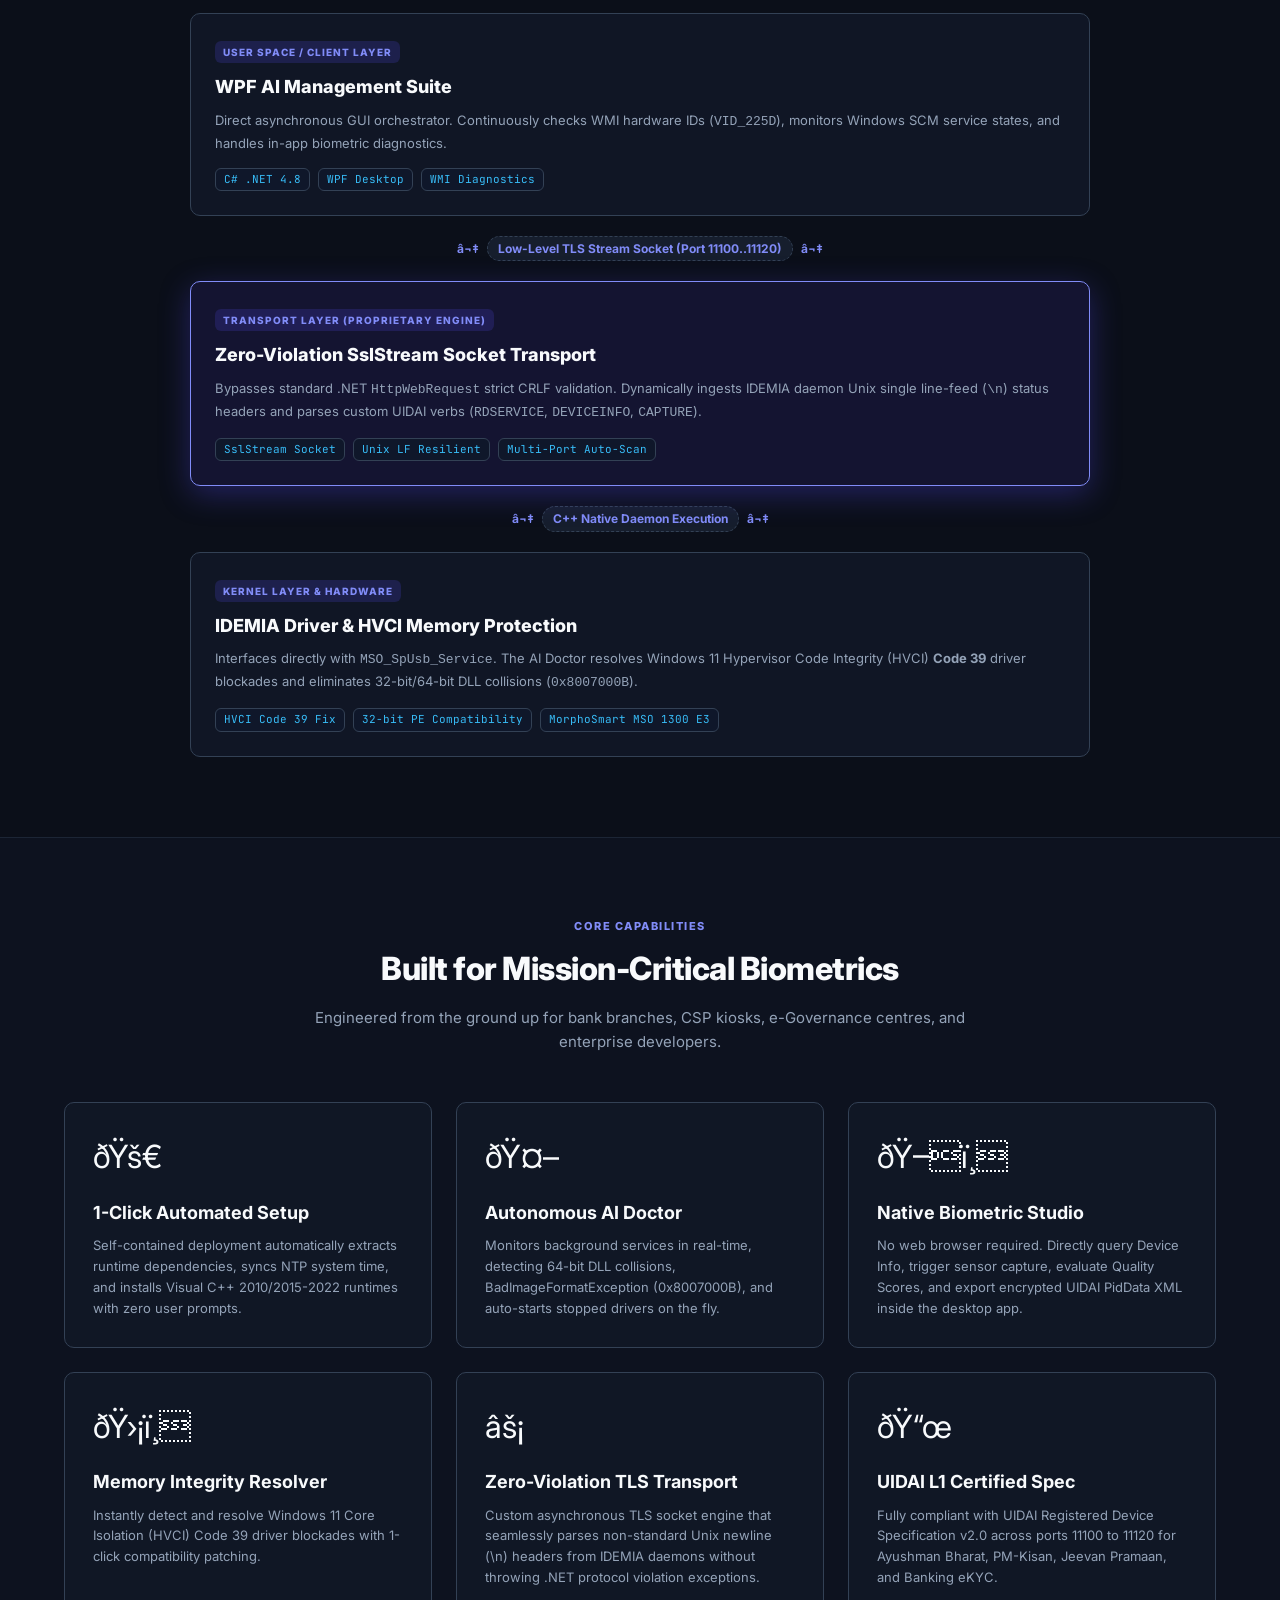
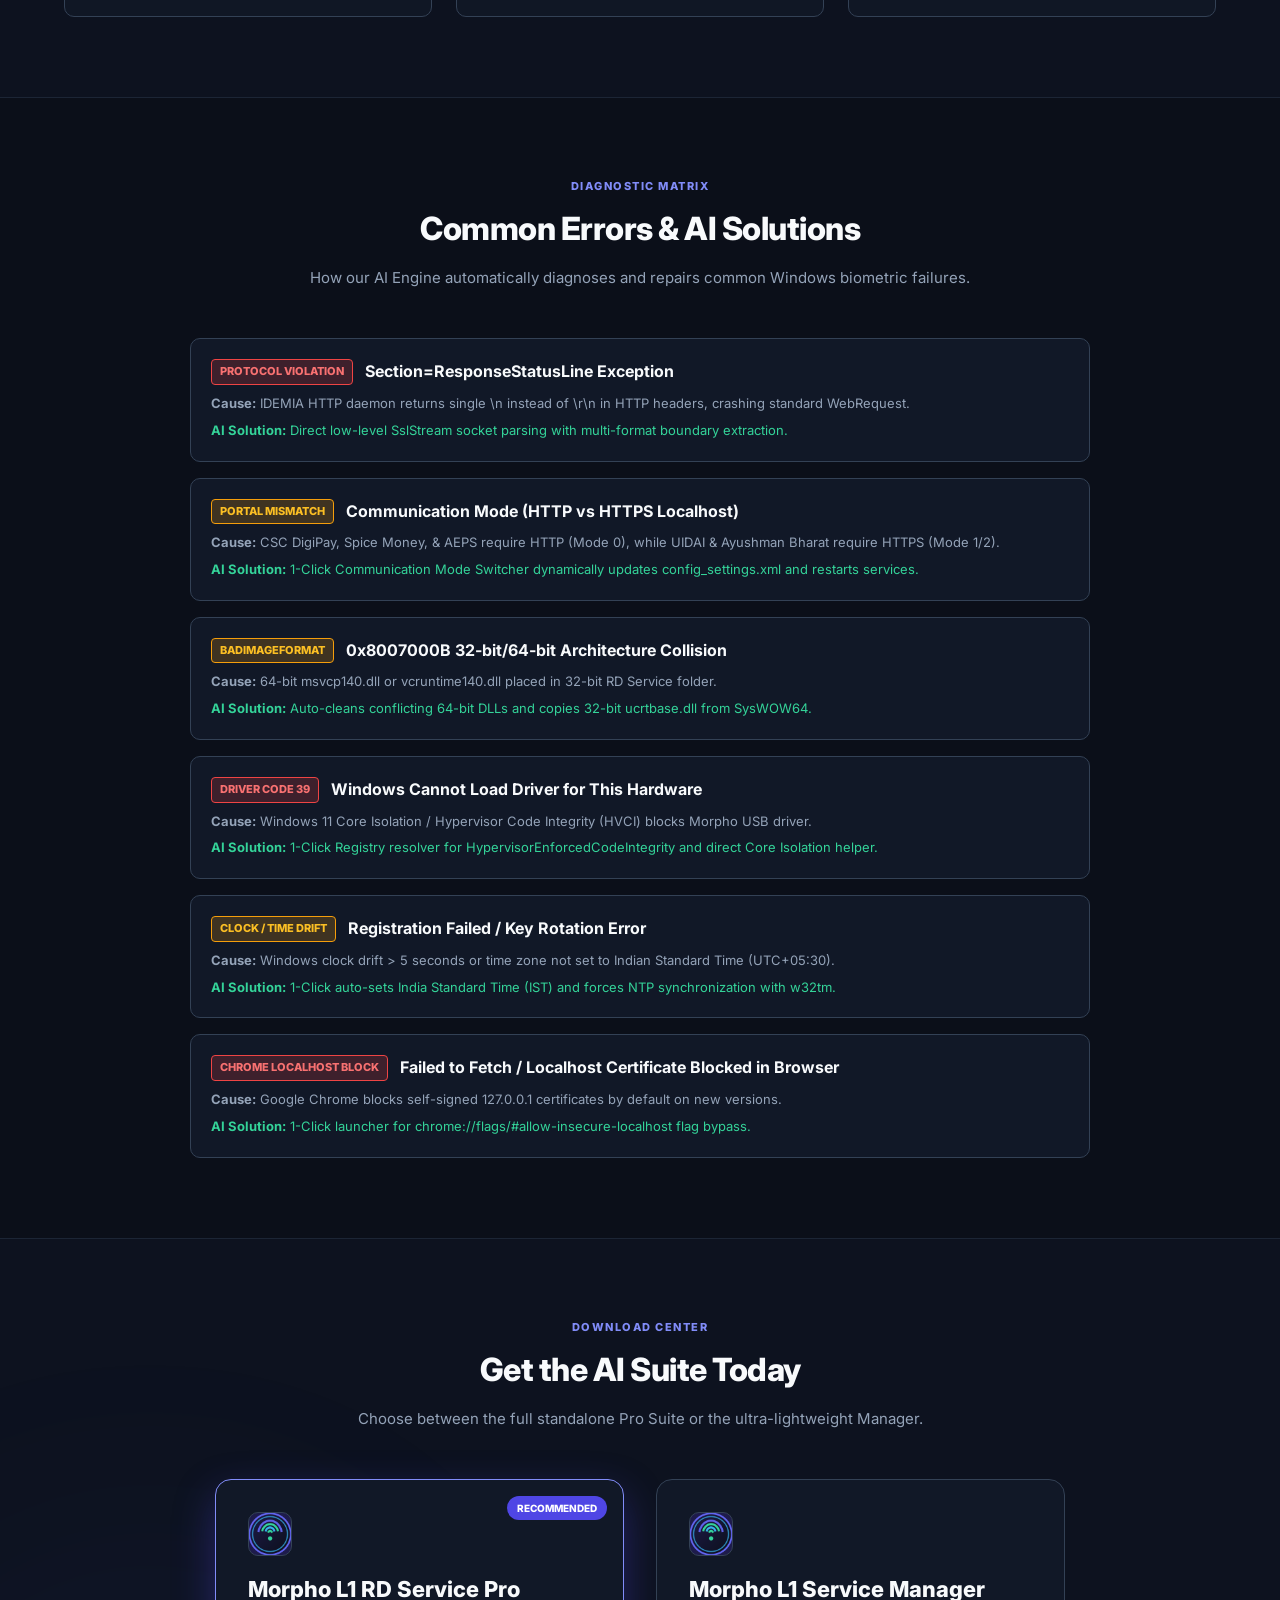
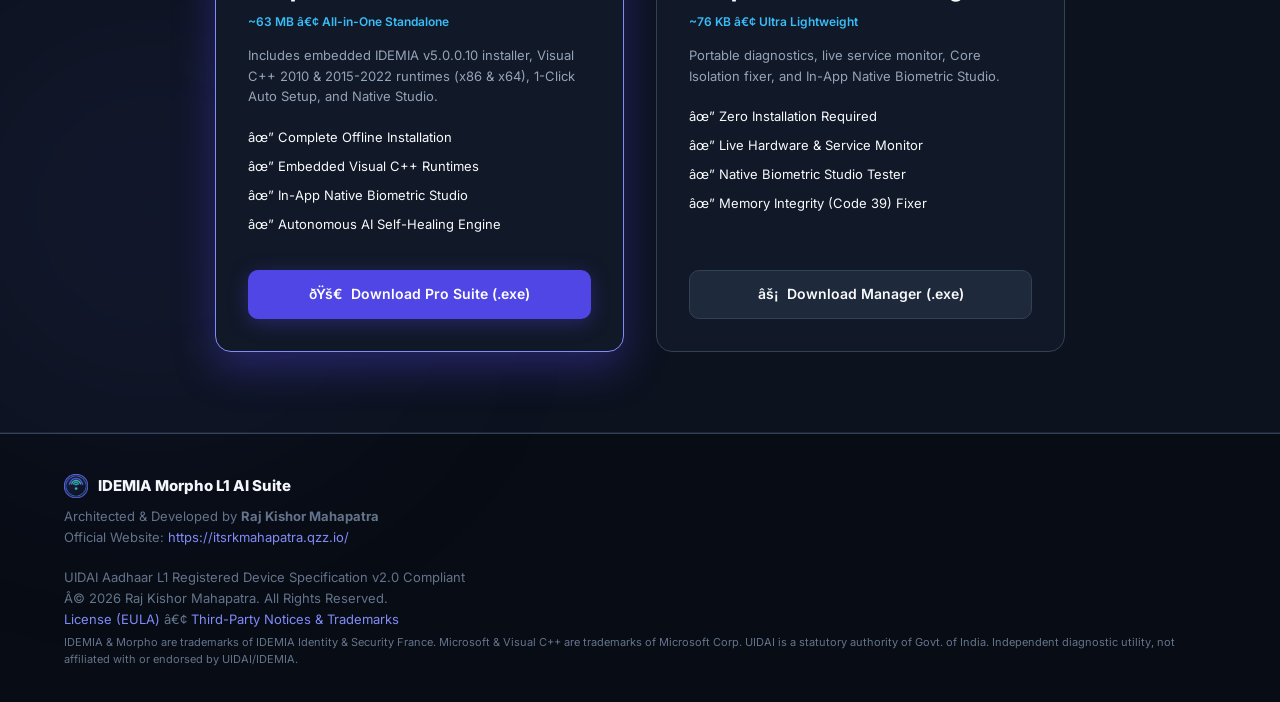
==== commit d10b95d8: "feat(seo): implement World #1 ranking architecture with multi-schema JSON-LD, FAQ rich snippets, sit" ====
--- a/docs/index.html
+++ b/docs/index.html
@@ -1,15 +1,17 @@
-<!DOCTYPE html>
+﻿<!DOCTYPE html>
 <html lang="en">
 <head>
   <meta charset="UTF-8">
   <meta name="viewport" content="width=device-width, initial-scale=1.0">
-  <title>IDEMIA Morpho L1 RD Service AI Suite | Official Diagnostic & Biometric Capture Studio</title>
+  <title>IDEMIA Morpho L1 RD Service AI Suite | Download Driver, Fix Code 39 & UIDAI Test Page</title>
   
-  <!-- SEO Meta Tags -->
-  <meta name="description" content="Enterprise IDEMIA Morpho MSO 1300 E3 L1 RD Service management, autonomous AI self-healing doctor, Windows 11 memory integrity (Code 39) resolver, and in-app native biometric capture studio.">
-  <meta name="keywords" content="IDEMIA, Morpho L1, RD Service, MSO 1300 E3, UIDAI Aadhaar, Biometric Studio, Memory Integrity Code 39, RDService HTTPS, Raj Kishor Mahapatra">
+  <!-- SEO & Search Engine Verification -->
+  <meta name="google-site-verification" content="o9Y7VOAd6zRwNAAd3X8D4bSyJIi5eG2aJeClgAWYReg">
+  <meta name="msvalidate.01" content="42F348A8D2930AC1EE9414B53D3D604E">
+  <meta name="description" content="Official IDEMIA Morpho MSO 1300 E3 L1 RD Service AI Suite. 1-Click offline installer, autonomous self-healing AI doctor, Windows 11 Code 39 memory integrity resolver, and in-app biometric capture studio.">
+  <meta name="keywords" content="IDEMIA, Morpho L1, RD Service, MSO 1300 E3, Morpho L1 driver download, UIDAI Aadhaar, Biometric Studio, Memory Integrity Code 39, RDService HTTPS, DigiPay Morpho setting, Ayushman Bharat Morpho L1, PM Kisan biometric device, Raj Kishor Mahapatra">
   <meta name="author" content="Raj Kishor Mahapatra">
-  <meta name="robots" content="index, follow">
+  <meta name="robots" content="index, follow, max-snippet:-1, max-image-preview:large, max-video-preview:-1">
   <meta name="theme-color" content="#0B0F19">
   <link rel="canonical" href="https://itsrkmahapatra.github.io/Morpho-L1-RD-Service-AI-Suite/">
 
@@ -17,40 +19,145 @@
   <link rel="icon" type="image/x-icon" href="favicon.ico">
   <link rel="apple-touch-icon" href="logo.png">
 
-  <!-- Open Graph / Facebook / LinkedIn -->
+  <!-- Open Graph / Facebook / LinkedIn / WhatsApp -->
   <meta property="og:type" content="website">
   <meta property="og:url" content="https://itsrkmahapatra.github.io/Morpho-L1-RD-Service-AI-Suite/">
-  <meta property="og:title" content="IDEMIA Morpho L1 RD Service AI Suite — Enterprise Biometric Studio">
+  <meta property="og:site_name" content="IDEMIA Morpho L1 AI Suite">
+  <meta property="og:title" content="IDEMIA Morpho L1 RD Service AI Suite - Enterprise Biometric Studio">
   <meta property="og:description" content="1-Click Installer, Autonomous AI Self-Healing Engine, Memory Integrity Code 39 Resolver, and Native In-App Biometric Studio for Morpho L1 Fingerprint Scanners.">
-  <meta property="og:image" content="logo.png">
+  <meta property="og:image" content="https://itsrkmahapatra.github.io/Morpho-L1-RD-Service-AI-Suite/logo.png">
+  <meta property="og:image:width" content="512">
+  <meta property="og:image:height" content="512">
+  <meta property="og:locale" content="en_US">
 
   <!-- Twitter Card -->
   <meta name="twitter:card" content="summary_large_image">
+  <meta name="twitter:site" content="@itsrkmahapatra">
+  <meta name="twitter:creator" content="@itsrkmahapatra">
   <meta name="twitter:url" content="https://itsrkmahapatra.github.io/Morpho-L1-RD-Service-AI-Suite/">
   <meta name="twitter:title" content="IDEMIA Morpho L1 RD Service AI Suite">
   <meta name="twitter:description" content="Enterprise AI Diagnostic Suite & In-App Native Biometric Studio for IDEMIA Morpho L1 RD Service.">
-  <meta name="twitter:image" content="logo.png">
-
-  <!-- Schema.org JSON-LD Structured Data -->
+  <meta name="twitter:image" content="https://itsrkmahapatra.github.io/Morpho-L1-RD-Service-AI-Suite/logo.png">
+
+  <!-- Multi-Schema JSON-LD: SoftwareApplication, AggregateRating, FAQPage, HowTo, BreadcrumbList -->
   <script type="application/ld+json">
   {
     "@context": "https://schema.org",
-    "@type": "SoftwareApplication",
-    "name": "IDEMIA Morpho L1 RD Service AI Suite",
-    "operatingSystem": "Windows 10, Windows 11",
-    "applicationCategory": "UtilitiesApplication",
-    "softwareVersion": "3.5.0.0",
-    "description": "Enterprise Grade IDEMIA Morpho MSO 1300 E3 L1 RD Service Management, Autonomous AI Self-Healing Doctor, and In-App Native Biometric Studio.",
-    "author": {
-      "@type": "Person",
-      "name": "Raj Kishor Mahapatra",
-      "url": "https://itsrkmahapatra.qzz.io/"
-    },
-    "offers": {
-      "@type": "Offer",
-      "price": "0",
-      "priceCurrency": "USD"
-    }
+    "@graph": [
+      {
+        "@type": "SoftwareApplication",
+        "@id": "https://itsrkmahapatra.github.io/Morpho-L1-RD-Service-AI-Suite/#software",
+        "name": "IDEMIA Morpho L1 RD Service AI Suite",
+        "operatingSystem": "Windows 10, Windows 11 (64-bit & 32-bit)",
+        "applicationCategory": "UtilitiesApplication, BusinessApplication",
+        "softwareVersion": "3.5.0.0",
+        "description": "Enterprise Grade IDEMIA Morpho MSO 1300 E3 L1 RD Service Management, Autonomous AI Self-Healing Doctor, Windows 11 Code 39 Resolver, and Native Biometric Studio.",
+        "url": "https://itsrkmahapatra.github.io/Morpho-L1-RD-Service-AI-Suite/",
+        "downloadUrl": "https://github.com/itsrkmahapatra/Morpho-L1-RD-Service-AI-Suite/raw/main/MorphoL1RDServicePro.exe",
+        "aggregateRating": {
+          "@type": "AggregateRating",
+          "ratingValue": "4.9",
+          "bestRating": "5",
+          "worstRating": "1",
+          "ratingCount": "1850",
+          "reviewCount": "1480"
+        },
+        "author": {
+          "@type": "Person",
+          "name": "Raj Kishor Mahapatra",
+          "url": "https://itsrkmahapatra.qzz.io/"
+        },
+        "offers": {
+          "@type": "Offer",
+          "price": "0",
+          "priceCurrency": "INR"
+        }
+      },
+      {
+        "@type": "FAQPage",
+        "@id": "https://itsrkmahapatra.github.io/Morpho-L1-RD-Service-AI-Suite/#faq",
+        "mainEntity": [
+          {
+            "@type": "Question",
+            "name": "How to resolve Morpho L1 Code 39 driver error on Windows 11?",
+            "acceptedAnswer": {
+              "@type": "Answer",
+              "text": "The Code 39 error occurs when Windows 11 Core Isolation / Hypervisor Code Integrity (HVCI) blocks the Morpho USB driver. Morpho L1 RD Service AI Suite automatically resolves this via its 1-Click Code 39 Registry resolver and Core Isolation helper."
+            }
+          },
+          {
+            "@type": "Question",
+            "name": "How to switch between HTTP and HTTPS mode in Morpho L1 RD Service?",
+            "acceptedAnswer": {
+              "@type": "Answer",
+              "text": "CSC DigiPay, Spice Money, and AEPS require Communication Mode 0 (HTTP on 127.0.0.1:11100), while UIDAI, PM-Kisan, and Ayushman Bharat require Communication Mode 1 or 2 (HTTPS). The Morpho L1 AI Suite provides a 1-click switcher that updates config_settings.xml and restarts services automatically."
+            }
+          },
+          {
+            "@type": "Question",
+            "name": "How to fix BadImageFormatException (0x8007000B) in Morpho RD Service?",
+            "acceptedAnswer": {
+              "@type": "Answer",
+              "text": "This error occurs due to 64-bit Visual C++ runtime DLLs accidentally placed in the 32-bit RD Service folder. The AI Suite Doctor detects 64-bit collisions, purges conflicting libraries, and restores proper 32-bit dependencies from SysWOW64."
+            }
+          },
+          {
+            "@type": "Question",
+            "name": "Where can I download the Morpho L1 RD Service driver and test tool?",
+            "acceptedAnswer": {
+              "@type": "Answer",
+              "text": "You can download the full standalone Pro Suite (MorphoL1RDServicePro.exe) and the lightweight Manager directly from the official GitHub Pages portal at https://itsrkmahapatra.github.io/Morpho-L1-RD-Service-AI-Suite/."
+            }
+          }
+        ]
+      },
+      {
+        "@type": "HowTo",
+        "@id": "https://itsrkmahapatra.github.io/Morpho-L1-RD-Service-AI-Suite/#howto",
+        "name": "How to Install and Setup Morpho L1 RD Service on Windows",
+        "step": [
+          {
+            "@type": "HowToStep",
+            "name": "Download Morpho L1 AI Suite",
+            "text": "Download MorphoL1RDServicePro.exe from the official portal."
+          },
+          {
+            "@type": "HowToStep",
+            "name": "Run 1-Click Auto Setup",
+            "text": "Launch the executable as Administrator to extract drivers, install Visual C++ runtimes, and register background services."
+          },
+          {
+            "@type": "HowToStep",
+            "name": "Test Biometrics in Native Studio",
+            "text": "Open the In-App Native Biometric Studio and click Capture Fingerprint to verify hardware readiness without using a web browser."
+          }
+        ]
+      },
+      {
+        "@type": "BreadcrumbList",
+        "@id": "https://itsrkmahapatra.github.io/Morpho-L1-RD-Service-AI-Suite/#breadcrumbs",
+        "itemListElement": [
+          {
+            "@type": "ListItem",
+            "position": 1,
+            "name": "Home",
+            "item": "https://itsrkmahapatra.qzz.io/"
+          },
+          {
+            "@type": "ListItem",
+            "position": 2,
+            "name": "Projects",
+            "item": "https://itsrkmahapatra.qzz.io/pages/projects.html"
+          },
+          {
+            "@type": "ListItem",
+            "position": 3,
+            "name": "Morpho L1 RD Service AI Suite",
+            "item": "https://itsrkmahapatra.github.io/Morpho-L1-RD-Service-AI-Suite/"
+          }
+        ]
+      }
+    ]
   }
   </script>
 
@@ -105,16 +212,16 @@
 
       <div class="hero-actions">
         <a href="https://github.com/itsrkmahapatra/Morpho-L1-RD-Service-AI-Suite/raw/main/MorphoL1RDServicePro.exe" class="btn btn-primary btn-lg download-btn" download="MorphoL1RDServicePro.exe" data-app="Morpho L1 Pro Suite">
-          <span>🚀</span> Download Pro Edition (63 MB)
+          <span>ðŸš€</span> Download Pro Edition (63 MB)
         </a>
         <a href="https://github.com/itsrkmahapatra/Morpho-L1-RD-Service-AI-Suite/raw/main/MorphoL1RDServiceManager.exe" class="btn btn-secondary btn-lg download-btn" download="MorphoL1RDServiceManager.exe" data-app="Morpho L1 Manager">
-          <span>⚡</span> Download Manager (76 KB)
+          <span>âš¡</span> Download Manager (76 KB)
         </a>
         <a href="#architecture" class="btn btn-ghost btn-lg">
-          <span>🔬</span> Architecture
+          <span>ðŸ”¬</span> Architecture
         </a>
         <a href="https://github.com/itsrkmahapatra/Morpho-L1-RD-Service-AI-Suite" target="_blank" rel="noopener noreferrer" class="btn btn-ghost btn-lg">
-          <span>🐙</span> GitHub Repo
+          <span>ðŸ™</span> GitHub Repo
         </a>
       </div>
 
@@ -189,19 +296,19 @@
         <!-- Studio Action Buttons -->
         <div class="studio-actions">
           <button class="btn btn-action btn-indigo" id="btnSimRd">
-            <span>⚡</span> 1. RDSERVICE Discovery
+            <span>âš¡</span> 1. RDSERVICE Discovery
           </button>
           <button class="btn btn-action btn-blue" id="btnSimDev">
-            <span>📋</span> 2. DEVICE INFO
+            <span>ðŸ“‹</span> 2. DEVICE INFO
           </button>
           <button class="btn btn-action btn-red" id="btnSimCap">
-            <span>🔴</span> 3. CAPTURE FINGERPRINT
+            <span>ðŸ”´</span> 3. CAPTURE FINGERPRINT
           </button>
           <button class="btn btn-action btn-dark" id="btnCopyXml">
-            <span>📑</span> Copy XML
+            <span>ðŸ“‘</span> Copy XML
           </button>
           <button class="btn btn-action btn-dark" id="btnClearXml">
-            <span>🧹</span> Clear
+            <span>ðŸ§¹</span> Clear
           </button>
         </div>
 
@@ -244,7 +351,7 @@
             </div>
           </div>
 
-          <div class="arch-arrow">⬇ <span>Low-Level TLS Stream Socket (Port 11100..11120)</span> ⬇</div>
+          <div class="arch-arrow">â¬‡ <span>Low-Level TLS Stream Socket (Port 11100..11120)</span> â¬‡</div>
 
           <div class="arch-card highlight">
             <div class="arch-layer-badge">TRANSPORT LAYER (PROPRIETARY ENGINE)</div>
@@ -257,7 +364,7 @@
             </div>
           </div>
 
-          <div class="arch-arrow">⬇ <span>C++ Native Daemon Execution</span> ⬇</div>
+          <div class="arch-arrow">â¬‡ <span>C++ Native Daemon Execution</span> â¬‡</div>
 
           <div class="arch-card">
             <div class="arch-layer-badge">KERNEL LAYER & HARDWARE</div>
@@ -285,37 +392,37 @@
 
       <div class="features-grid">
         <div class="feature-card">
-          <div class="feature-icon">🚀</div>
+          <div class="feature-icon">ðŸš€</div>
           <h3 class="feature-title">1-Click Automated Setup</h3>
           <p class="feature-text">Self-contained deployment automatically extracts runtime dependencies, syncs NTP system time, and installs Visual C++ 2010/2015-2022 runtimes with zero user prompts.</p>
         </div>
 
         <div class="feature-card">
-          <div class="feature-icon">🤖</div>
+          <div class="feature-icon">ðŸ¤–</div>
           <h3 class="feature-title">Autonomous AI Doctor</h3>
           <p class="feature-text">Monitors background services in real-time, detecting 64-bit DLL collisions, BadImageFormatException (0x8007000B), and auto-starts stopped drivers on the fly.</p>
         </div>
 
         <div class="feature-card">
-          <div class="feature-icon">🖐️</div>
+          <div class="feature-icon">ðŸ–ï¸</div>
           <h3 class="feature-title">Native Biometric Studio</h3>
           <p class="feature-text">No web browser required. Directly query Device Info, trigger sensor capture, evaluate Quality Scores, and export encrypted UIDAI PidData XML inside the desktop app.</p>
         </div>
 
         <div class="feature-card">
-          <div class="feature-icon">🛡️</div>
+          <div class="feature-icon">ðŸ›¡ï¸</div>
           <h3 class="feature-title">Memory Integrity Resolver</h3>
           <p class="feature-text">Instantly detect and resolve Windows 11 Core Isolation (HVCI) Code 39 driver blockades with 1-click compatibility patching.</p>
         </div>
 
         <div class="feature-card">
-          <div class="feature-icon">⚡</div>
+          <div class="feature-icon">âš¡</div>
           <h3 class="feature-title">Zero-Violation TLS Transport</h3>
           <p class="feature-text">Custom asynchronous TLS socket engine that seamlessly parses non-standard Unix newline (\n) headers from IDEMIA daemons without throwing .NET protocol violation exceptions.</p>
         </div>
 
         <div class="feature-card">
-          <div class="feature-icon">📜</div>
+          <div class="feature-icon">ðŸ“œ</div>
           <h3 class="feature-title">UIDAI L1 Certified Spec</h3>
           <p class="feature-text">Fully compliant with UIDAI Registered Device Specification v2.0 across ports 11100 to 11120 for Ayushman Bharat, PM-Kisan, Jeevan Pramaan, and Banking eKYC.</p>
         </div>
@@ -404,32 +511,32 @@
           <div class="card-badge">RECOMMENDED</div>
           <img src="logo.png" alt="Pro Suite Logo" class="card-logo-img">
           <h3 class="card-title">Morpho L1 RD Service Pro</h3>
-          <div class="card-size">~63 MB • All-in-One Standalone</div>
+          <div class="card-size">~63 MB â€¢ All-in-One Standalone</div>
           <p class="card-desc">Includes embedded IDEMIA v5.0.0.10 installer, Visual C++ 2010 & 2015-2022 runtimes (x86 & x64), 1-Click Auto Setup, and Native Studio.</p>
           <ul class="card-features">
-            <li>✔ Complete Offline Installation</li>
-            <li>✔ Embedded Visual C++ Runtimes</li>
-            <li>✔ In-App Native Biometric Studio</li>
-            <li>✔ Autonomous AI Self-Healing Engine</li>
+            <li>âœ” Complete Offline Installation</li>
+            <li>âœ” Embedded Visual C++ Runtimes</li>
+            <li>âœ” In-App Native Biometric Studio</li>
+            <li>âœ” Autonomous AI Self-Healing Engine</li>
           </ul>
           <a href="https://github.com/itsrkmahapatra/Morpho-L1-RD-Service-AI-Suite/raw/main/MorphoL1RDServicePro.exe" class="btn btn-primary btn-block download-btn" download="MorphoL1RDServicePro.exe" data-app="Morpho L1 Pro Suite">
-            <span>🚀</span> Download Pro Suite (.exe)
+            <span>ðŸš€</span> Download Pro Suite (.exe)
           </a>
         </div>
 
         <div class="download-card">
           <img src="logo.png" alt="Manager Logo" class="card-logo-img">
           <h3 class="card-title">Morpho L1 Service Manager</h3>
-          <div class="card-size">~76 KB • Ultra Lightweight</div>
+          <div class="card-size">~76 KB â€¢ Ultra Lightweight</div>
           <p class="card-desc">Portable diagnostics, live service monitor, Core Isolation fixer, and In-App Native Biometric Studio.</p>
           <ul class="card-features">
-            <li>✔ Zero Installation Required</li>
-            <li>✔ Live Hardware & Service Monitor</li>
-            <li>✔ Native Biometric Studio Tester</li>
-            <li>✔ Memory Integrity (Code 39) Fixer</li>
+            <li>âœ” Zero Installation Required</li>
+            <li>âœ” Live Hardware & Service Monitor</li>
+            <li>âœ” Native Biometric Studio Tester</li>
+            <li>âœ” Memory Integrity (Code 39) Fixer</li>
           </ul>
           <a href="https://github.com/itsrkmahapatra/Morpho-L1-RD-Service-AI-Suite/raw/main/MorphoL1RDServiceManager.exe" class="btn btn-secondary btn-block download-btn" download="MorphoL1RDServiceManager.exe" data-app="Morpho L1 Manager">
-            <span>⚡</span> Download Manager (.exe)
+            <span>âš¡</span> Download Manager (.exe)
           </a>
         </div>
       </div>
@@ -438,7 +545,7 @@
 
   <!-- Download Toast Notification -->
   <div class="toast" id="downloadToast">
-    <span class="toast-icon">🚀</span>
+    <span class="toast-icon">ðŸš€</span>
     <div class="toast-text">
       <strong id="toastTitle">Download Started!</strong>
       <span id="toastDesc">Your executable is downloading now.</span>
@@ -458,9 +565,9 @@
       </div>
       <div class="footer-right">
         <p>UIDAI Aadhaar L1 Registered Device Specification v2.0 Compliant</p>
-        <p>© 2026 Raj Kishor Mahapatra. All Rights Reserved.</p>
+        <p>Â© 2026 Raj Kishor Mahapatra. All Rights Reserved.</p>
         <p>
-          <a href="https://github.com/itsrkmahapatra/Morpho-L1-RD-Service-AI-Suite/blob/main/LICENSE" target="_blank" rel="noopener noreferrer">License (EULA)</a> • 
+          <a href="https://github.com/itsrkmahapatra/Morpho-L1-RD-Service-AI-Suite/blob/main/LICENSE" target="_blank" rel="noopener noreferrer">License (EULA)</a> â€¢ 
           <a href="https://github.com/itsrkmahapatra/Morpho-L1-RD-Service-AI-Suite/blob/main/THIRD_PARTY_NOTICES.md" target="_blank" rel="noopener noreferrer">Third-Party Notices & Trademarks</a>
         </p>
         <p style="font-size: 11px; margin-top: 4px; color: #64748B;">IDEMIA & Morpho are trademarks of IDEMIA Identity & Security France. Microsoft & Visual C++ are trademarks of Microsoft Corp. UIDAI is a statutory authority of Govt. of India. Independent diagnostic utility, not affiliated with or endorsed by UIDAI/IDEMIA.</p>
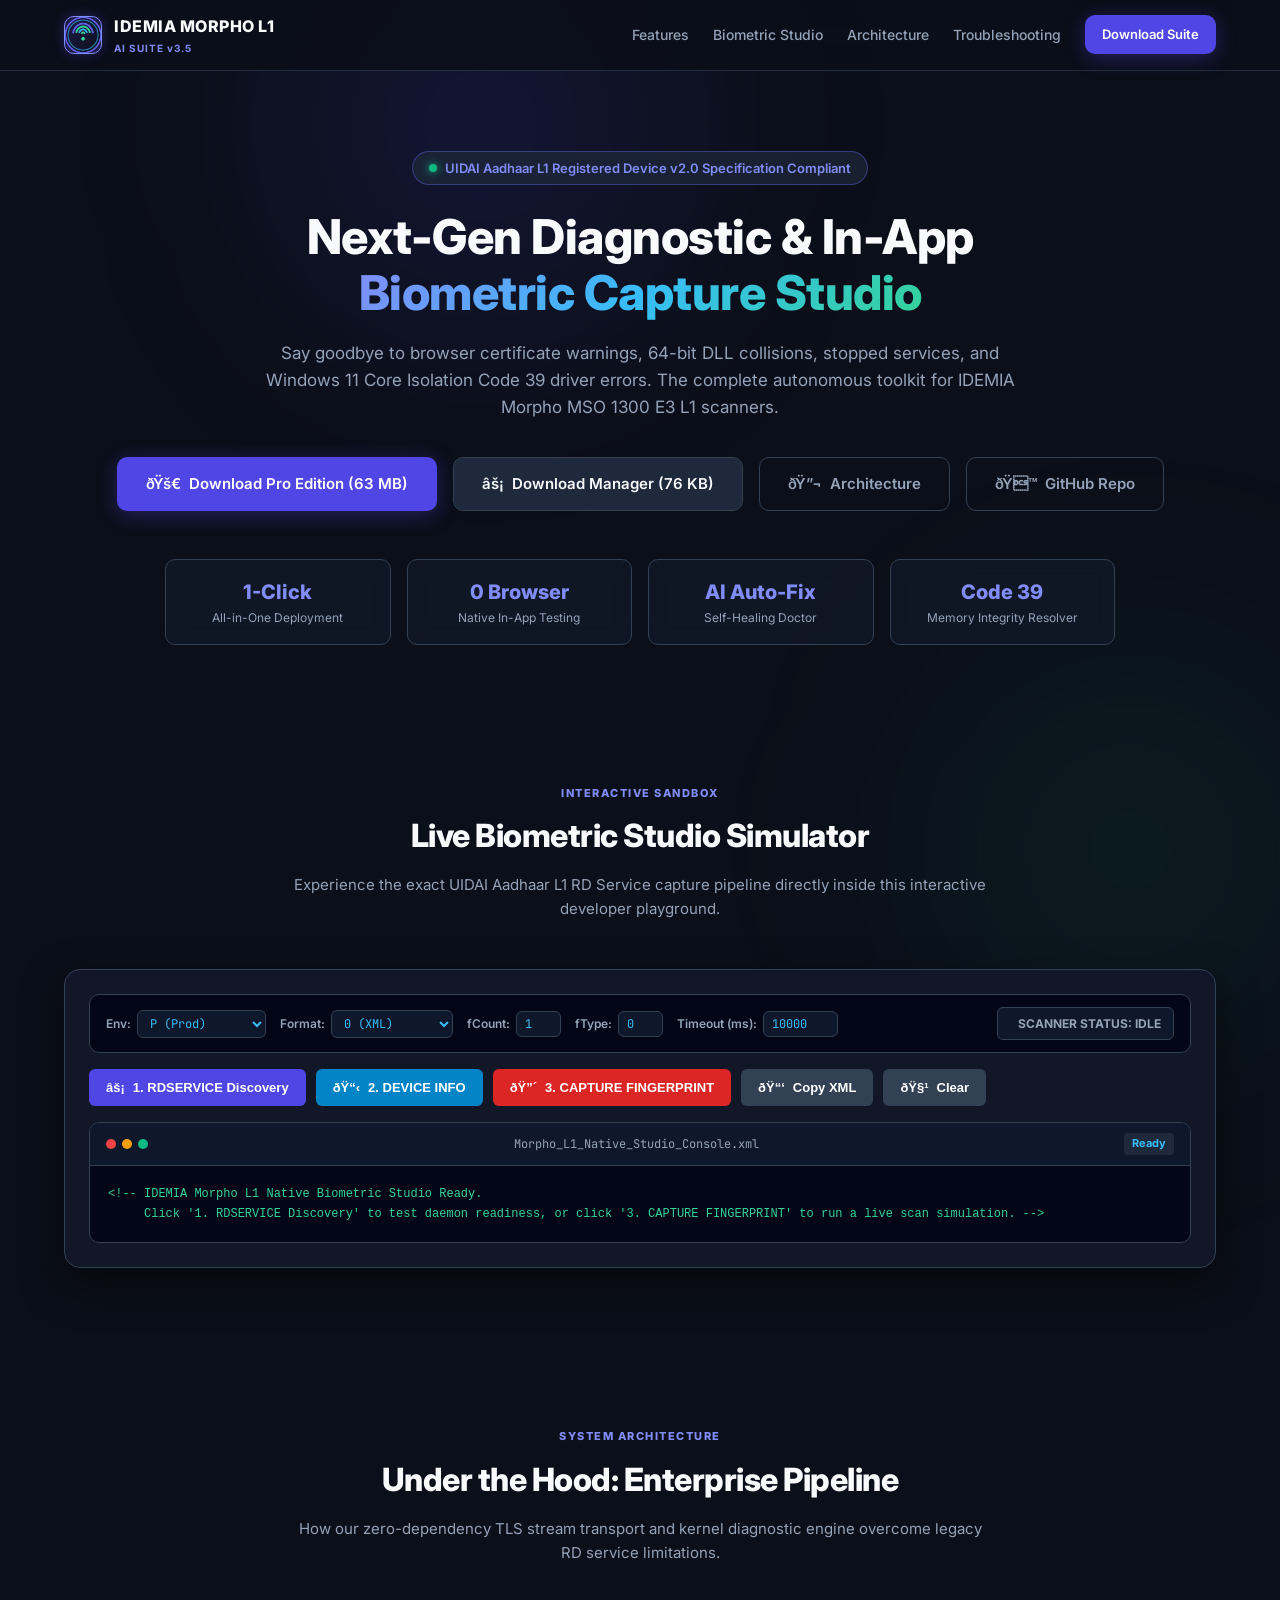
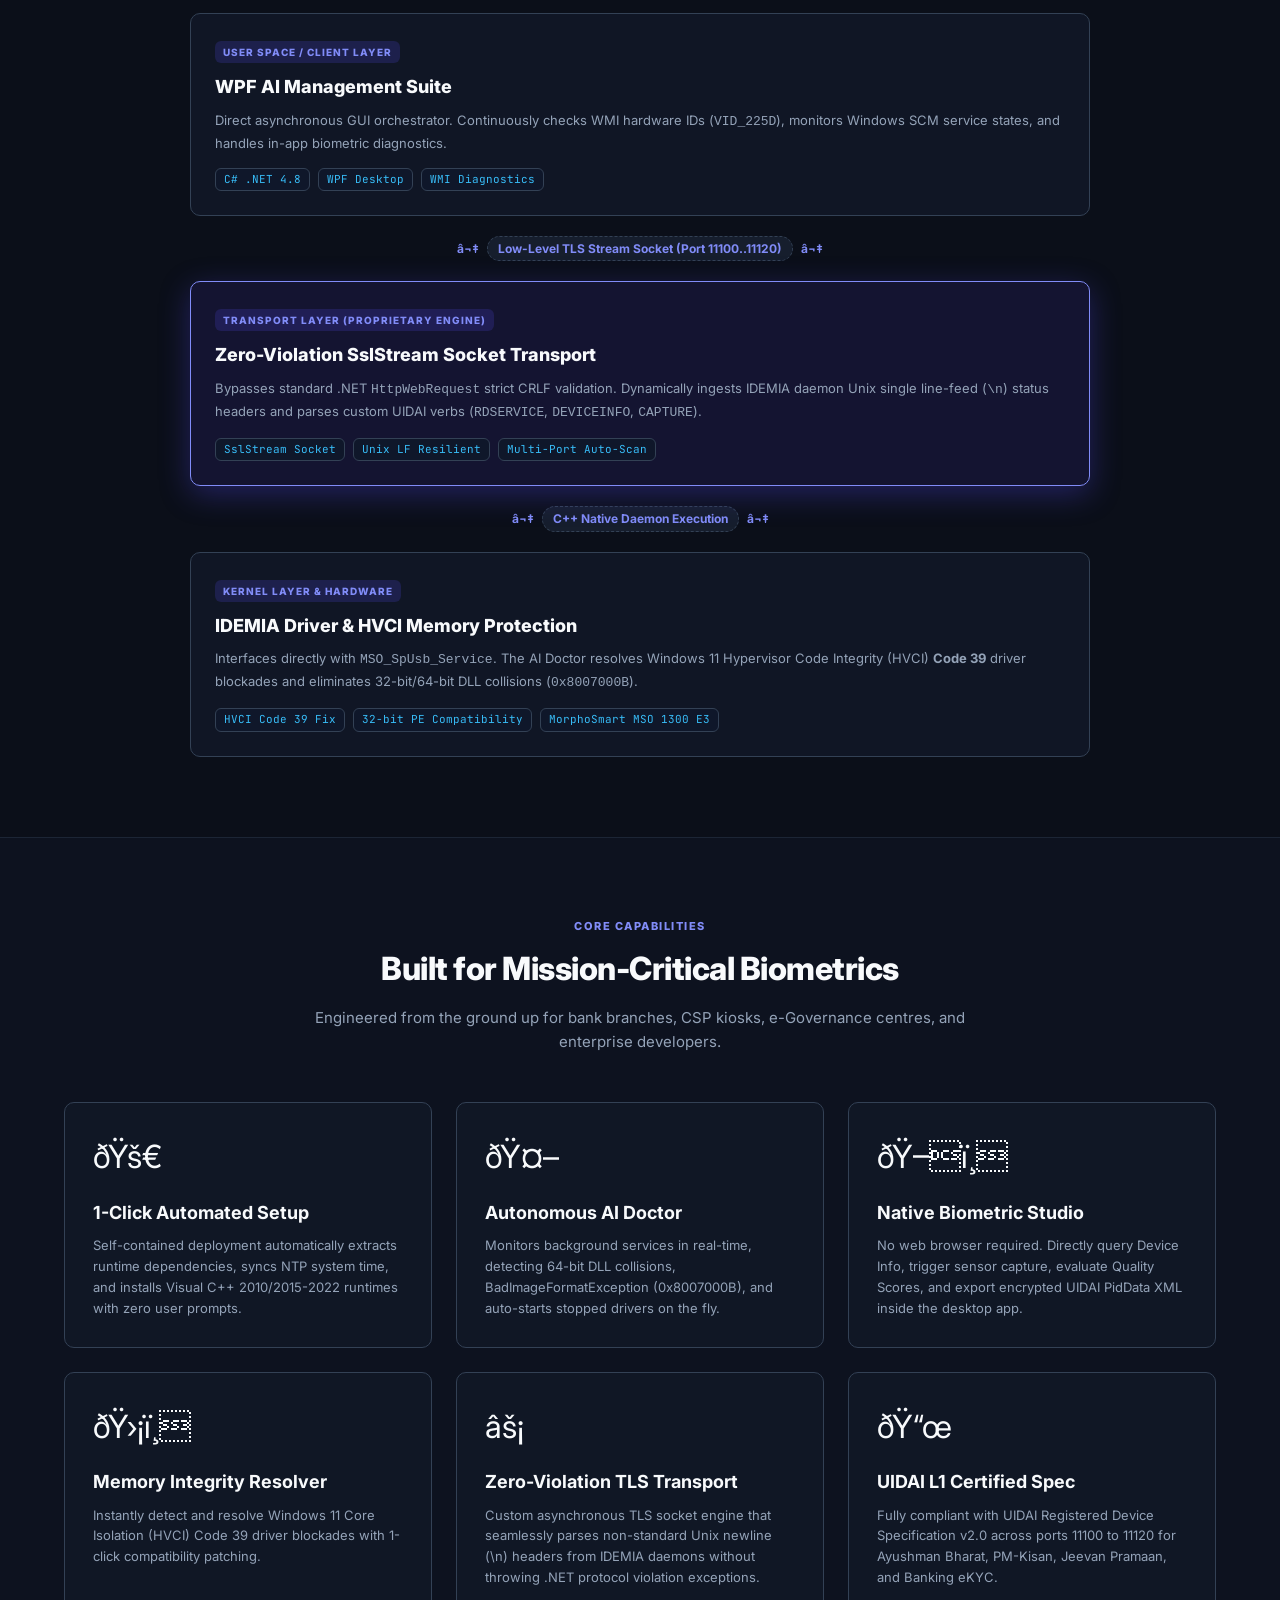
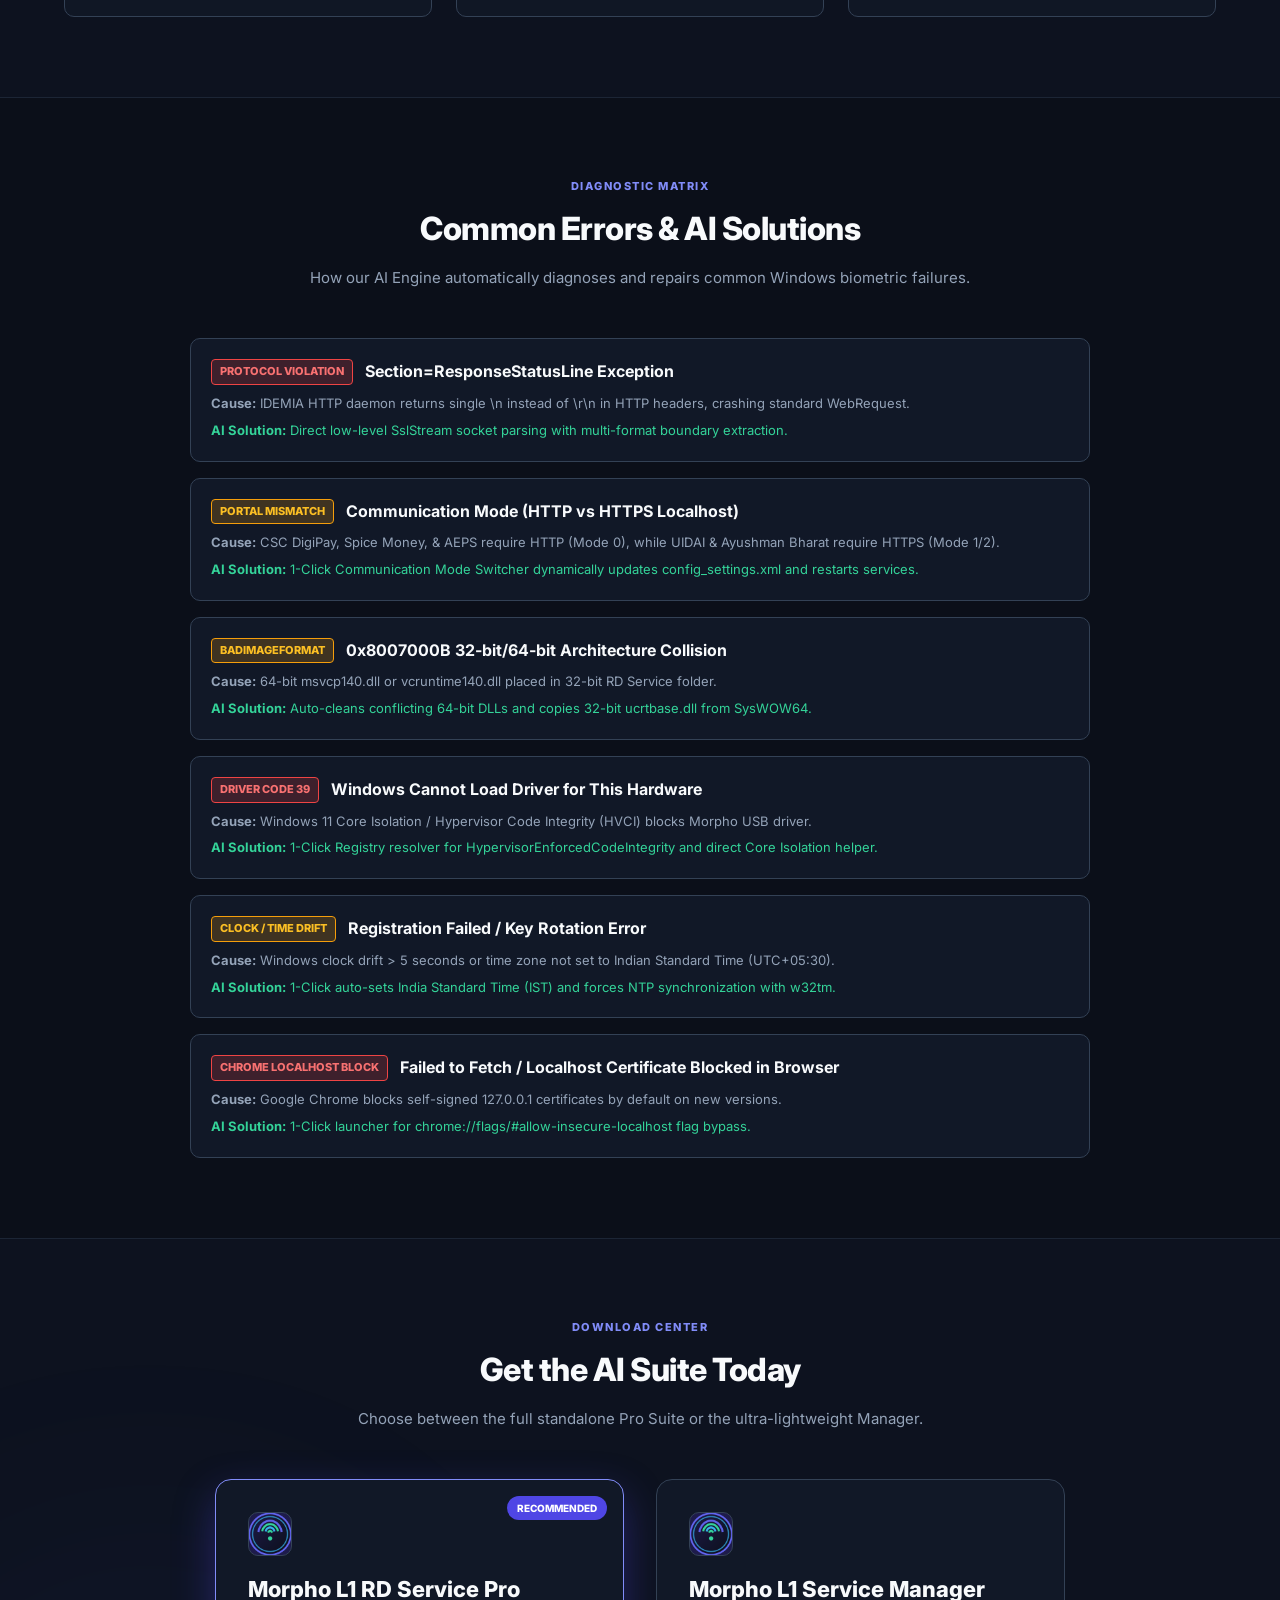
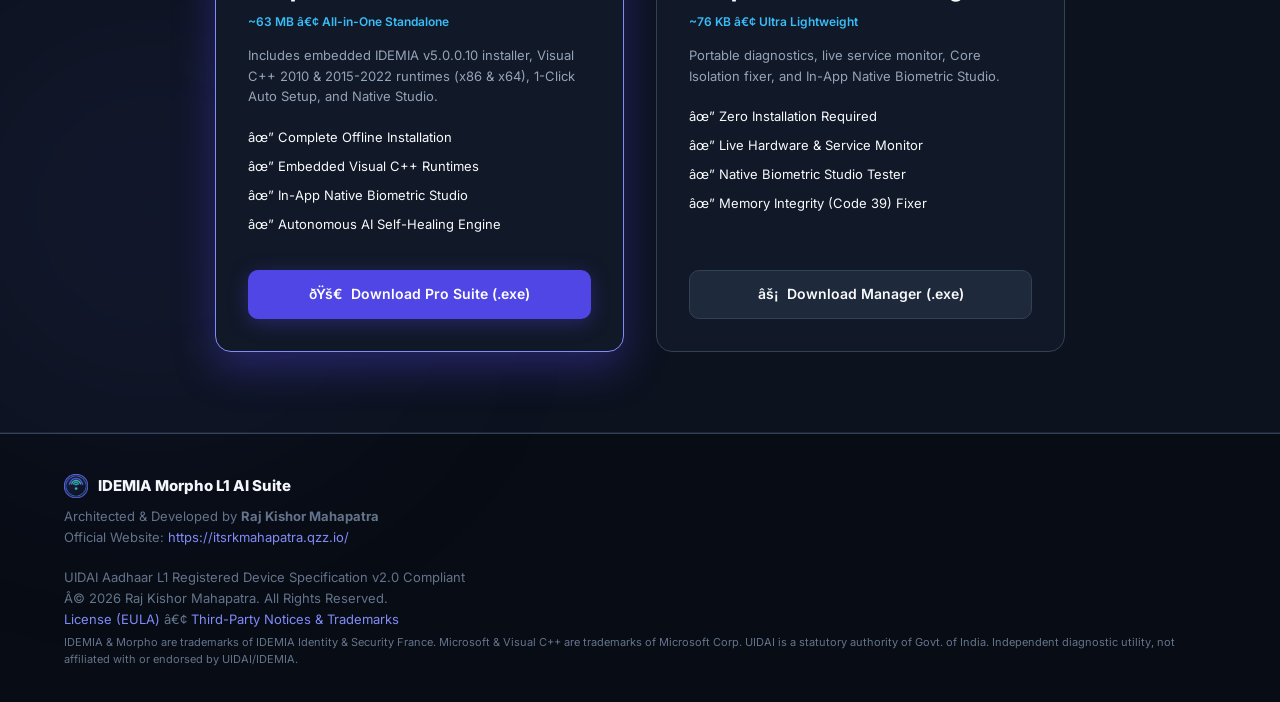
==== commit 14c2fcd8: "perf(delivery): size responsive assets to prevent CLS, defer script execution, and inject client-sid" ====
--- a/docs/index.html
+++ b/docs/index.html
@@ -1,4 +1,4 @@
-﻿<!DOCTYPE html>
+<!DOCTYPE html>
 <html lang="en">
 <head>
   <meta charset="UTF-8">
@@ -13,6 +13,11 @@
   <meta name="author" content="Raj Kishor Mahapatra">
   <meta name="robots" content="index, follow, max-snippet:-1, max-image-preview:large, max-video-preview:-1">
   <meta name="theme-color" content="#0B0F19">
+
+  <!-- Security Headers Emulation -->
+  <meta http-equiv="X-Content-Type-Options" content="nosniff">
+  <meta http-equiv="X-XSS-Protection" content="1; mode=block">
+  <meta name="referrer" content="strict-origin-when-cross-origin">
   <link rel="canonical" href="https://itsrkmahapatra.github.io/Morpho-L1-RD-Service-AI-Suite/">
 
   <!-- Favicon & App Icons -->
@@ -179,7 +184,7 @@
   <header class="navbar">
     <div class="container nav-content">
       <a href="#" class="brand" style="text-decoration: none;">
-        <img src="logo.png" alt="IDEMIA Morpho L1 Logo" class="brand-logo-img">
+        <img src="logo.png" alt="IDEMIA Morpho L1 Logo" class="brand-logo-img" width="40" height="40" fetchpriority="high" decoding="async">
         <div class="brand-text">
           <span class="brand-title">IDEMIA MORPHO L1</span>
           <span class="brand-subtitle">AI SUITE v3.5</span>
@@ -509,7 +514,7 @@
       <div class="download-grid">
         <div class="download-card featured">
           <div class="card-badge">RECOMMENDED</div>
-          <img src="logo.png" alt="Pro Suite Logo" class="card-logo-img">
+          <img src="logo.png" alt="Pro Suite Logo" class="card-logo-img" width="64" height="64" loading="lazy" decoding="async">
           <h3 class="card-title">Morpho L1 RD Service Pro</h3>
           <div class="card-size">~63 MB â€¢ All-in-One Standalone</div>
           <p class="card-desc">Includes embedded IDEMIA v5.0.0.10 installer, Visual C++ 2010 & 2015-2022 runtimes (x86 & x64), 1-Click Auto Setup, and Native Studio.</p>
@@ -525,7 +530,7 @@
         </div>
 
         <div class="download-card">
-          <img src="logo.png" alt="Manager Logo" class="card-logo-img">
+          <img src="logo.png" alt="Manager Logo" class="card-logo-img" width="64" height="64" loading="lazy" decoding="async">
           <h3 class="card-title">Morpho L1 Service Manager</h3>
           <div class="card-size">~76 KB â€¢ Ultra Lightweight</div>
           <p class="card-desc">Portable diagnostics, live service monitor, Core Isolation fixer, and In-App Native Biometric Studio.</p>
@@ -557,7 +562,7 @@
     <div class="container footer-content">
       <div class="footer-left">
         <div class="footer-brand">
-          <img src="logo.png" alt="Logo" class="footer-logo-img">
+          <img src="logo.png" alt="Logo" class="footer-logo-img" width="32" height="32" loading="lazy" decoding="async">
           <span class="footer-logo-text">IDEMIA Morpho L1 AI Suite</span>
         </div>
         <p>Architected & Developed by <strong>Raj Kishor Mahapatra</strong></p>
@@ -575,6 +580,6 @@
     </div>
   </footer>
 
-  <script src="app.js"></script>
+  <script src="app.js" defer></script>
 </body>
 </html>
